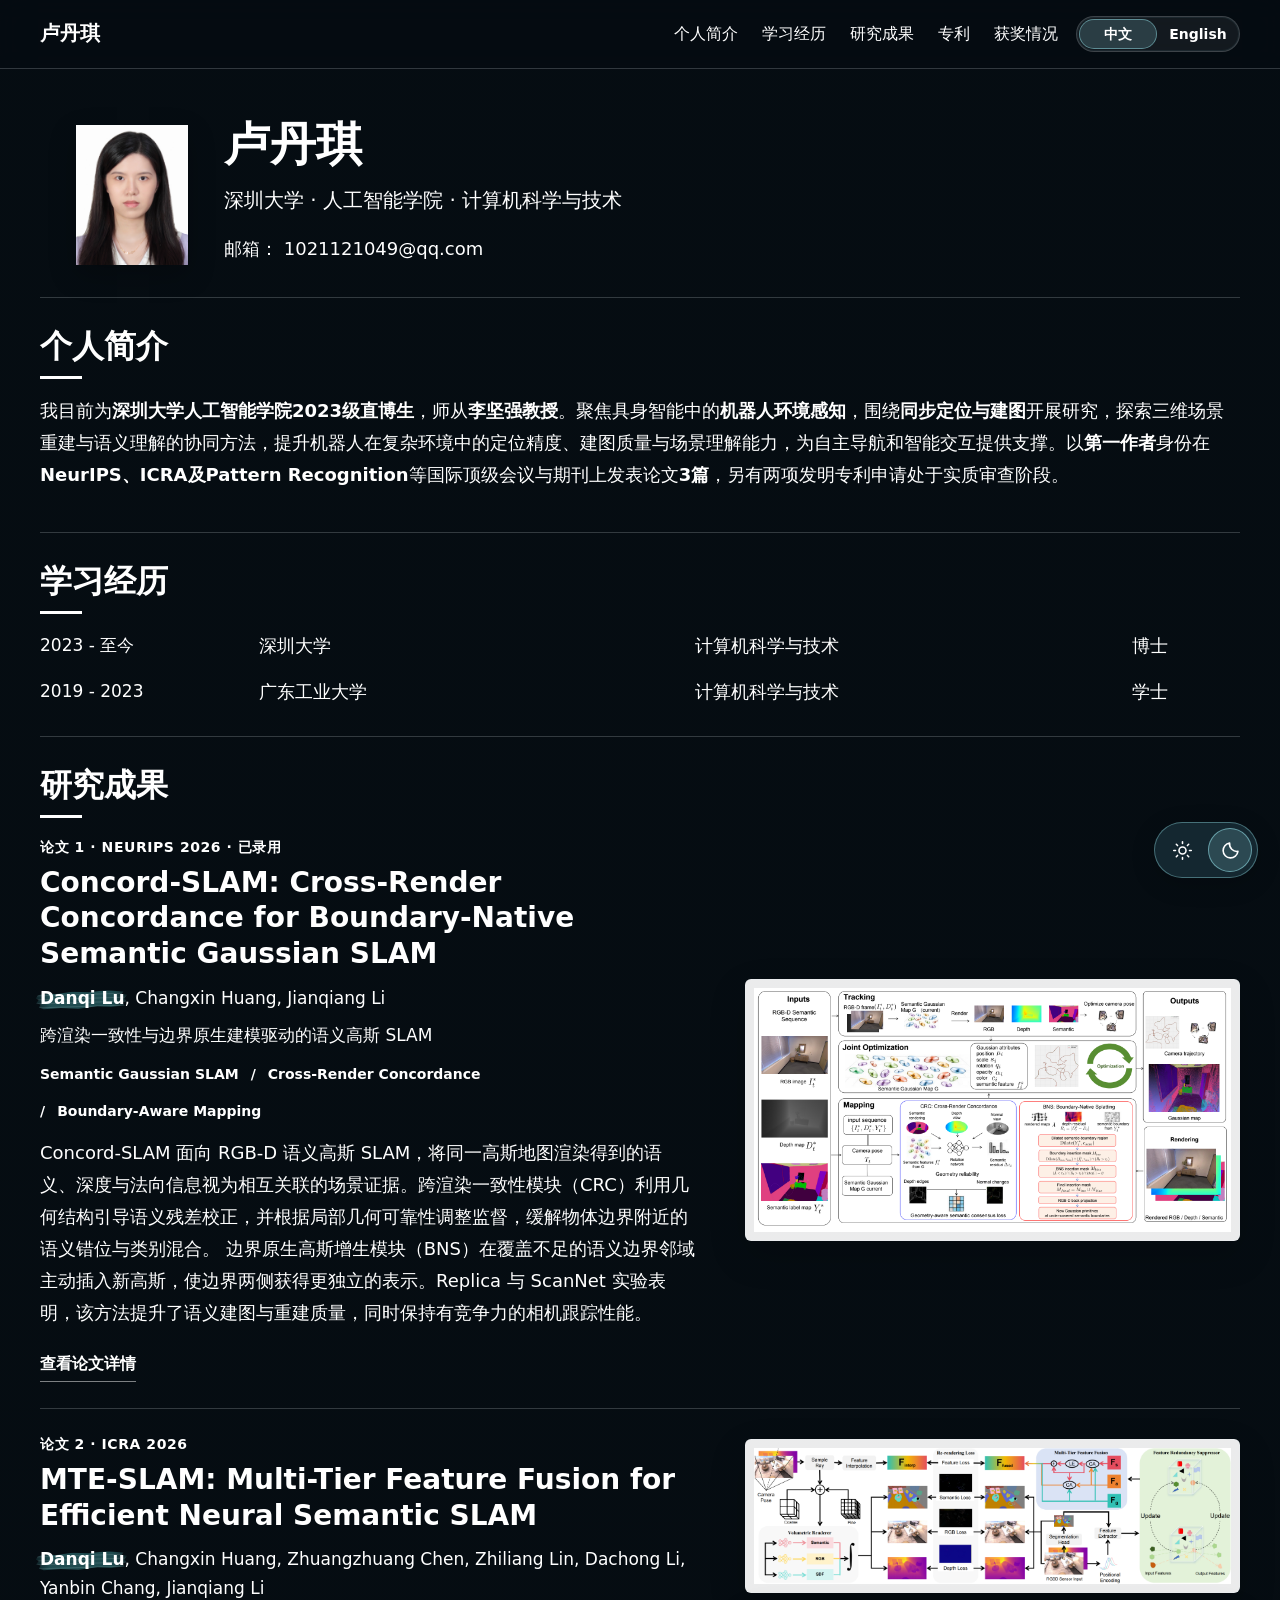
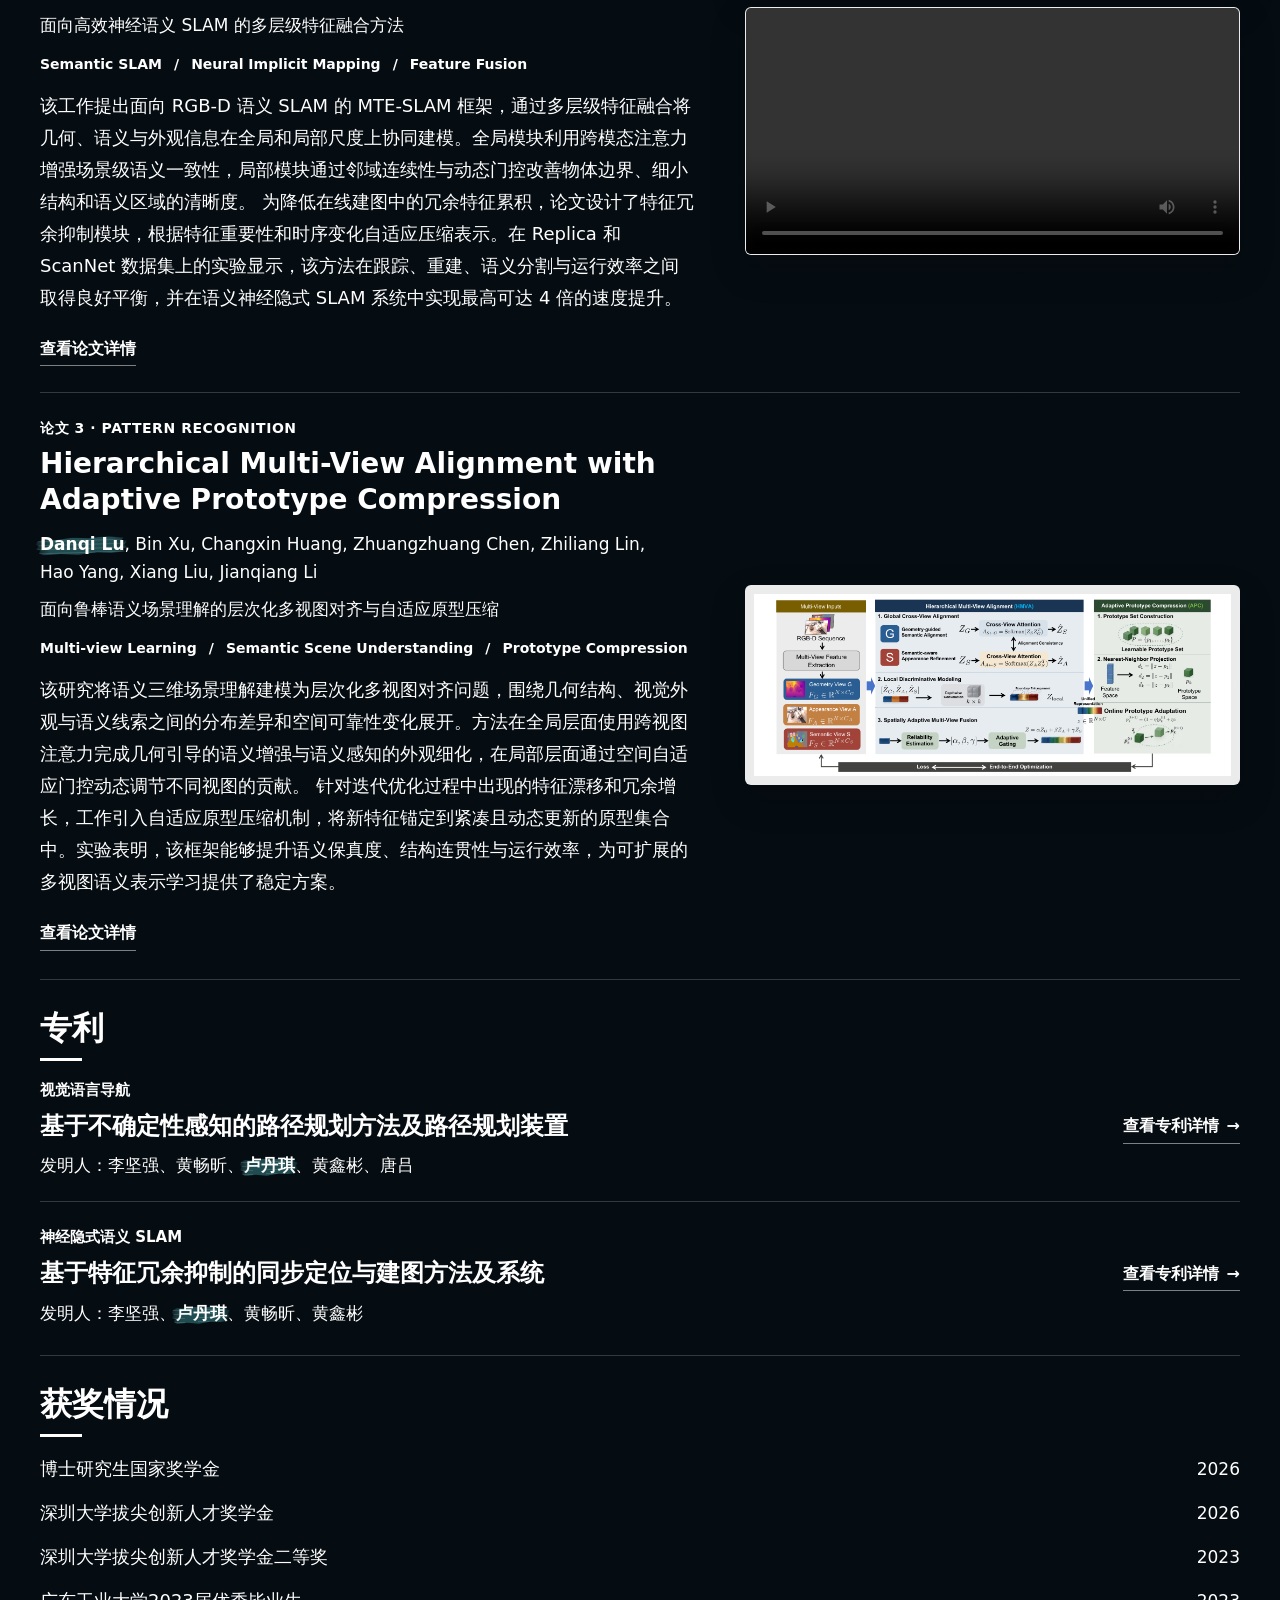
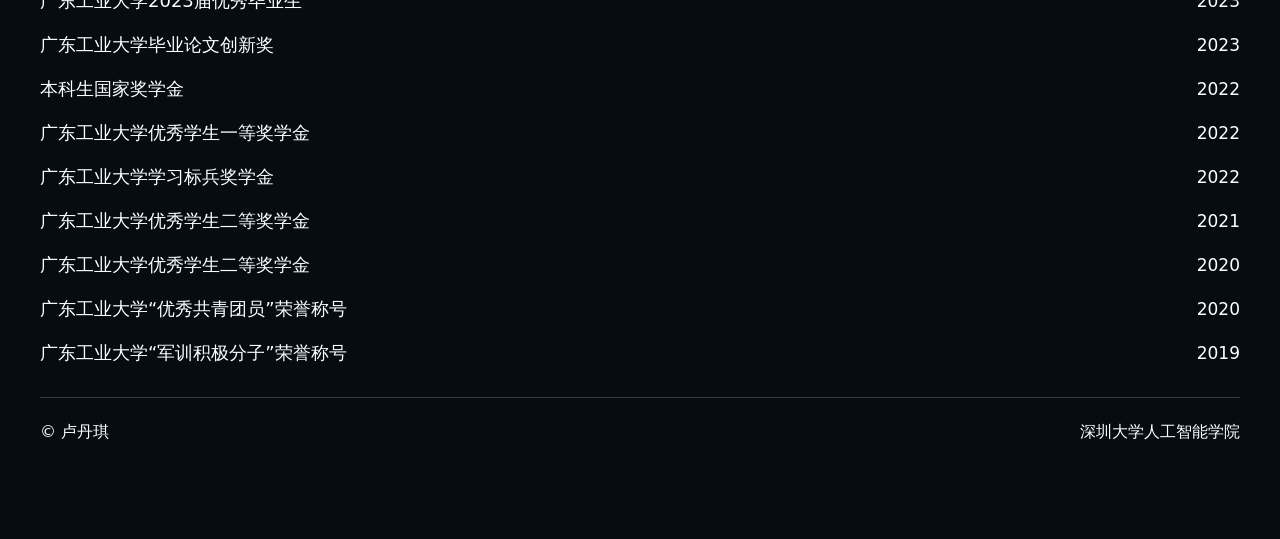
==== index.html @ 6021e9ff "Simplify patent layout into compact aligned rows" ====
<!DOCTYPE html>
<html lang="zh-CN">
  <head>
    <meta charset="UTF-8" />
    <meta name="viewport" content="width=device-width, initial-scale=1.0" />
    <title>卢丹琪 | 个人主页</title>
    <meta
      name="description"
      content="卢丹琪，深圳大学人工智能学院2023级直博生，聚焦具身智能中的机器人环境感知，围绕同步定位与建图开展研究。"
    />
    <script src="scripts/theme.js?v=20261013-theme-selector"></script>
    <link rel="stylesheet" href="styles/main.css?v=20261013-patent-layout" />
  </head>
  <body id="top" data-lang="zh" data-title-zh="卢丹琪 | 个人主页" data-title-en="Danqi Lu | Homepage">
    <header class="site-header">
      <a class="brand" href="#top">
        <span class="lang zh">卢丹琪</span>
        <span class="lang en">Danqi Lu</span>
      </a>
      <div class="header-actions">
        <nav class="nav" aria-label="主导航">
          <a href="#intro">
            <span class="lang zh">个人简介</span>
            <span class="lang en">Introduction</span>
          </a>
          <a href="#education">
            <span class="lang zh">学习经历</span>
            <span class="lang en">Education</span>
          </a>
          <a href="#works">
            <span class="lang zh">研究成果</span>
            <span class="lang en">Publications</span>
          </a>
          <a href="#patents">
            <span class="lang zh">专利</span>
            <span class="lang en">Patents</span>
          </a>
          <a href="#awards">
            <span class="lang zh">获奖情况</span>
            <span class="lang en">Honors</span>
          </a>
        </nav>
        <div class="language-switch" aria-label="语言切换">
          <button type="button" data-set-lang="zh" aria-pressed="true">中文</button>
          <button type="button" data-set-lang="en" aria-pressed="false">English</button>
        </div>
      </div>
    </header>

    <main>
      <section class="hero" aria-labelledby="name">
        <div class="photo-wrap">
          <img src="assets/profile.jpg" alt="卢丹琪个人照片" />
        </div>
        <div class="hero-info">
          <h1 id="name">
            <span class="lang zh">卢丹琪</span>
            <span class="lang en">Danqi Lu</span>
          </h1>
          <p class="identity">
            <span class="lang zh">深圳大学 · 人工智能学院 · 计算机科学与技术</span>
            <span class="lang en">Shenzhen University · School of Artificial Intelligence · Computer Science and Technology</span>
          </p>
          <p class="contact-line">
            <span>
              <span class="lang zh">邮箱：</span>
              <span class="lang en">Email: </span>
              <a href="mailto:1021121049@qq.com">1021121049@qq.com</a>
            </span>
          </p>
        </div>
      </section>

      <section class="section" id="intro" aria-labelledby="intro-title">
        <h2 id="intro-title">
          <span class="lang zh">个人简介</span>
          <span class="lang en">Introduction</span>
        </h2>
        <p>
          <span class="lang zh">我目前为<strong class="intro-emphasis">深圳大学人工智能学院2023级直博生</strong>，师从<strong class="intro-emphasis">李坚强教授</strong>。聚焦具身智能中的<strong class="intro-emphasis">机器人环境感知</strong>，围绕<strong class="intro-emphasis">同步定位与建图</strong>开展研究，探索三维场景重建与语义理解的协同方法，提升机器人在复杂环境中的定位精度、建图质量与场景理解能力，为自主导航和智能交互提供支撑。以<strong class="intro-emphasis">第一作者</strong>身份在<strong class="intro-emphasis">NeurIPS、ICRA及Pattern Recognition</strong>等国际顶级会议与期刊上发表论文<strong class="intro-emphasis">3篇</strong>，另有两项发明专利申请处于实质审查阶段。</span>
          <span class="lang en">I am a <strong class="intro-emphasis">direct-entry Ph.D. student (2023 cohort)</strong> at the <strong class="intro-emphasis">School of Artificial Intelligence, Shenzhen University</strong>, advised by <strong class="intro-emphasis">Professor Jianqiang Li</strong>. My research focuses on <strong class="intro-emphasis">robotic environmental perception</strong> in embodied intelligence, with an emphasis on <strong class="intro-emphasis">simultaneous localization and mapping</strong>. I explore methods that jointly advance 3D scene reconstruction and semantic understanding to improve localization accuracy, mapping quality, and scene understanding in complex environments, supporting autonomous navigation and intelligent interaction. I have published <strong class="intro-emphasis">three first-author papers</strong> in leading international conferences and journals, including <strong class="intro-emphasis">NeurIPS, ICRA, and Pattern Recognition</strong>. Two invention patent applications are currently under substantive examination.</span>
        </p>
      </section>

      <section class="section" id="education" aria-labelledby="education-title">
        <h2 id="education-title">
          <span class="lang zh">学习经历</span>
          <span class="lang en">Education</span>
        </h2>
        <div class="timeline" role="list">
          <div class="timeline-row" role="listitem">
            <time>
              <span class="lang zh">2023 - 至今</span>
              <span class="lang en">2023 - Present</span>
            </time>
            <span>
              <span class="lang zh">深圳大学</span>
              <span class="lang en">Shenzhen University</span>
            </span>
            <span>
              <span class="lang zh">计算机科学与技术</span>
              <span class="lang en">Computer Science and Technology</span>
            </span>
            <span>
              <span class="lang zh">博士</span>
              <span class="lang en">Ph.D.</span>
            </span>
          </div>
          <div class="timeline-row" role="listitem">
            <time>2019 - 2023</time>
            <span>
              <span class="lang zh">广东工业大学</span>
              <span class="lang en">Guangdong University of Technology</span>
            </span>
            <span>
              <span class="lang zh">计算机科学与技术</span>
              <span class="lang en">Computer Science and Technology</span>
            </span>
            <span>
              <span class="lang zh">学士</span>
              <span class="lang en">B.Eng.</span>
            </span>
          </div>
        </div>
      </section>

      <section class="section" id="works" aria-labelledby="works-title">
        <h2 id="works-title">
          <span class="lang zh">研究成果</span>
          <span class="lang en">Publications</span>
        </h2>

        <article class="work">
          <div class="work-text">
            <p class="work-index">
              <span class="publication-label">
                <span class="lang zh">论文 1 · NeurIPS 2026 · 已录用</span>
                <span class="lang en">Publication 1 · NeurIPS 2026 · Accepted</span>
              </span>
            </p>
            <h3>Concord-SLAM: Cross-Render Concordance for Boundary-Native Semantic Gaussian SLAM</h3>
            <p class="paper-authors"><strong class="author-self">Danqi Lu</strong>, <span>Changxin Huang</span>, <span>Jianqiang Li</span></p>
            <p class="work-subtitle">
              <span class="lang zh">跨渲染一致性与边界原生建模驱动的语义高斯 SLAM</span>
            </p>
            <div class="paper-tags" aria-label="论文关键词">
              <span>Semantic Gaussian SLAM</span>
              <span>Cross-Render Concordance</span>
              <span>Boundary-Aware Mapping</span>
            </div>
            <p>
              <span class="lang zh">Concord-SLAM 面向 RGB-D 语义高斯 SLAM，将同一高斯地图渲染得到的语义、深度与法向信息视为相互关联的场景证据。跨渲染一致性模块（CRC）利用几何结构引导语义残差校正，并根据局部几何可靠性调整监督，缓解物体边界附近的语义错位与类别混合。</span>
              <span class="lang en">Concord-SLAM treats semantic, depth, and normal renderings from a shared Gaussian map as coupled scene evidence. Cross-Render Concordance (CRC) uses geometry-guided semantic residual correction and reliability-aware supervision to reduce boundary misalignment and semantic mixing.</span>
              <span class="lang zh">边界原生高斯增生模块（BNS）在覆盖不足的语义边界邻域主动插入新高斯，使边界两侧获得更独立的表示。Replica 与 ScanNet 实验表明，该方法提升了语义建图与重建质量，同时保持有竞争力的相机跟踪性能。</span>
              <span class="lang en">Boundary-Native Splatting (BNS) inserts new Gaussians near under-covered semantic boundaries, helping separate the two sides during map growth. Experiments on Replica and ScanNet demonstrate improved semantic mapping and reconstruction with competitive camera tracking.</span>
            </p>
            <a class="paper-link" href="concord-slam.html">
              <span class="lang zh">查看论文详情</span>
              <span class="lang en">View Details</span>
            </a>
          </div>
          <div class="work-figure work-figure-single">
            <img src="assets/concord-slam-flow.png" alt="Concord-SLAM 方法流程图：跨渲染一致性与边界原生高斯增生" />
          </div>
        </article>

        <article class="work">
          <div class="work-text">
            <p class="work-index">
              <span class="publication-label">
                <span class="lang zh">论文 2 · ICRA 2026</span>
                <span class="lang en">Publication 2 · ICRA 2026</span>
              </span>
            </p>
            <h3>MTE-SLAM: Multi-Tier Feature Fusion for Efficient Neural Semantic SLAM</h3>
            <p class="paper-authors"><strong class="author-self">Danqi Lu</strong>, <span>Changxin Huang</span>, <span>Zhuangzhuang Chen</span>, <span>Zhiliang Lin</span>, <span>Dachong Li</span>, <span>Yanbin Chang</span>, <span>Jianqiang Li</span></p>
            <p class="work-subtitle">
              <span class="lang zh">面向高效神经语义 SLAM 的多层级特征融合方法</span>
            </p>
            <div class="paper-tags" aria-label="论文关键词">
              <span>Semantic SLAM</span>
              <span>Neural Implicit Mapping</span>
              <span>Feature Fusion</span>
            </div>
            <p>
              <span class="lang zh">该工作提出面向 RGB-D 语义 SLAM 的 MTE-SLAM 框架，通过多层级特征融合将几何、语义与外观信息在全局和局部尺度上协同建模。全局模块利用跨模态注意力增强场景级语义一致性，局部模块通过邻域连续性与动态门控改善物体边界、细小结构和语义区域的清晰度。</span>
              <span class="lang en">MTE-SLAM is an RGB-D semantic SLAM framework that jointly models geometry, semantics, and appearance through multi-tier feature fusion, improving boundary clarity and fine structural details in semantic maps.</span>
              <span class="lang zh">为降低在线建图中的冗余特征累积，论文设计了特征冗余抑制模块，根据特征重要性和时序变化自适应压缩表示。在 Replica 和 ScanNet 数据集上的实验显示，该方法在跟踪、重建、语义分割与运行效率之间取得良好平衡，并在语义神经隐式 SLAM 系统中实现最高可达 4 倍的速度提升。</span>
              <span class="lang en">A feature redundancy suppressor further compresses representations during online mapping. Experiments on Replica and ScanNet show strong tracking, reconstruction, semantic accuracy, and up to a 4x speed improvement.</span>
            </p>
            <a class="paper-link" href="paper-1.html">
              <span class="lang zh">查看论文详情</span>
              <span class="lang en">View Details</span>
            </a>
          </div>
          <div class="work-figure">
            <img src="assets/mte-slam-flow.png" alt="MTE-SLAM 方法流程图" />
            <video controls preload="metadata">
              <source src="assets/mte-slam-demo.mp4" type="video/mp4" />
              当前浏览器不支持视频播放。
            </video>
          </div>
        </article>

        <article class="work">
          <div class="work-text">
            <p class="work-index">
              <span class="publication-label">
                <span class="lang zh">论文 3 · Pattern Recognition</span>
                <span class="lang en">Publication 3 · Pattern Recognition</span>
              </span>
            </p>
            <h3>Hierarchical Multi-View Alignment with Adaptive Prototype Compression</h3>
            <p class="paper-authors"><strong class="author-self">Danqi Lu</strong>, <span>Bin Xu</span>, <span>Changxin Huang</span>, <span>Zhuangzhuang Chen</span>, <span>Zhiliang Lin</span>, <span>Hao Yang</span>, <span>Xiang Liu</span>, <span>Jianqiang Li</span></p>
            <p class="work-subtitle">
              <span class="lang zh">面向鲁棒语义场景理解的层次化多视图对齐与自适应原型压缩</span>
            </p>
            <div class="paper-tags" aria-label="论文关键词">
              <span>Multi-view Learning</span>
              <span>Semantic Scene Understanding</span>
              <span>Prototype Compression</span>
            </div>
            <p>
              <span class="lang zh">该研究将语义三维场景理解建模为层次化多视图对齐问题，围绕几何结构、视觉外观与语义线索之间的分布差异和空间可靠性变化展开。方法在全局层面使用跨视图注意力完成几何引导的语义增强与语义感知的外观细化，在局部层面通过空间自适应门控动态调节不同视图的贡献。</span>
              <span class="lang en">This work treats semantic 3D scene understanding as a hierarchical multi-view alignment problem across geometry, appearance, and semantic cues.</span>
              <span class="lang zh">针对迭代优化过程中出现的特征漂移和冗余增长，工作引入自适应原型压缩机制，将新特征锚定到紧凑且动态更新的原型集合中。实验表明，该框架能够提升语义保真度、结构连贯性与运行效率，为可扩展的多视图语义表示学习提供了稳定方案。</span>
              <span class="lang en">It combines global cross-view attention, local adaptive gating, and prototype compression to reduce feature drift and redundancy while improving semantic fidelity, structural coherence, and efficiency.</span>
            </p>
            <a class="paper-link" href="paper-2.html">
              <span class="lang zh">查看论文详情</span>
              <span class="lang en">View Details</span>
            </a>
          </div>
          <div class="work-figure work-figure-single">
            <img
              src="assets/multiview-flow.png"
              alt="层次化多视图对齐与自适应原型压缩流程图"
            />
          </div>
        </article>
      </section>

      <section class="section" id="patents" aria-labelledby="patents-title">
        <h2 id="patents-title">
          <span class="lang zh">专利</span>
          <span class="lang en">Patents</span>
        </h2>
        <div class="patent-list">
          <article class="patent-item">
            <div class="patent-body">
              <p class="patent-field">
                <span class="lang zh">视觉语言导航</span>
                <span class="lang en">Vision-and-Language Navigation</span>
              </p>
              <h3>
                <span class="lang zh">基于不确定性感知的路径规划方法及路径规划装置</span>
                <span class="lang en">Uncertainty-Aware Path Planning Method and Apparatus</span>
              </h3>
              <p class="paper-authors"><span class="lang zh">发明人：</span><span class="lang en">Inventors: </span><wbr /><span><span class="lang zh">李坚强</span><span class="lang en">Jianqiang Li</span></span><span class="lang zh">、</span><span class="lang en">, </span><wbr /><span><span class="lang zh">黄畅昕</span><span class="lang en">Changxin Huang</span></span><span class="lang zh">、</span><span class="lang en">, </span><wbr /><strong class="author-self"><span class="lang zh">卢丹琪</span><span class="lang en">Danqi Lu</span></strong><span class="lang zh">、</span><span class="lang en">, </span><wbr /><span><span class="lang zh">黄鑫彬</span><span class="lang en">Xinbin Huang</span></span><span class="lang zh">、</span><span class="lang en">, </span><wbr /><span><span class="lang zh">唐吕</span><span class="lang en">Lü Tang</span></span></p>
            </div>
            <a class="paper-link patent-link" href="patent-1.html">
              <span class="lang zh">查看专利详情</span>
              <span class="lang en">View Details</span>
              <span aria-hidden="true">→</span>
            </a>
          </article>

          <article class="patent-item">
            <div class="patent-body">
              <p class="patent-field">
                <span class="lang zh">神经隐式语义 SLAM</span>
                <span class="lang en">Neural Semantic SLAM</span>
              </p>
              <h3>
                <span class="lang zh">基于特征冗余抑制的同步定位与建图方法及系统</span>
                <span class="lang en">Simultaneous Localization and Mapping Method and System Based on Feature Redundancy Suppression</span>
              </h3>
              <p class="paper-authors"><span class="lang zh">发明人：</span><span class="lang en">Inventors: </span><wbr /><span><span class="lang zh">李坚强</span><span class="lang en">Jianqiang Li</span></span><span class="lang zh">、</span><span class="lang en">, </span><wbr /><strong class="author-self"><span class="lang zh">卢丹琪</span><span class="lang en">Danqi Lu</span></strong><span class="lang zh">、</span><span class="lang en">, </span><wbr /><span><span class="lang zh">黄畅昕</span><span class="lang en">Changxin Huang</span></span><span class="lang zh">、</span><span class="lang en">, </span><wbr /><span><span class="lang zh">黄鑫彬</span><span class="lang en">Xinbin Huang</span></span></p>
            </div>
            <a class="paper-link patent-link" href="patent-2.html">
              <span class="lang zh">查看专利详情</span>
              <span class="lang en">View Details</span>
              <span aria-hidden="true">→</span>
            </a>
          </article>
        </div>
      </section>

      <section class="section" id="awards" aria-labelledby="awards-title">
        <h2 id="awards-title">
          <span class="lang zh">获奖情况</span>
          <span class="lang en">Honors</span>
        </h2>
        <ul class="award-list">
          <li>
            <span>
              <span class="lang zh">博士研究生国家奖学金</span>
              <span class="lang en">National Scholarship for Doctoral Students</span>
            </span>
            <time>2026</time>
          </li>
          <li>
            <span>
              <span class="lang zh">深圳大学拔尖创新人才奖学金</span>
              <span class="lang en">Shenzhen University Top Innovative Talent Scholarship</span>
            </span>
            <time>2026</time>
          </li>
          <li>
            <span>
              <span class="lang zh">深圳大学拔尖创新人才奖学金二等奖</span>
              <span class="lang en">Second Prize, Shenzhen University Top Innovative Talent Scholarship</span>
            </span>
            <time>2023</time>
          </li>
          <li>
            <span>
              <span class="lang zh">广东工业大学2023届优秀毕业生</span>
              <span class="lang en">Outstanding Graduate of Guangdong University of Technology, Class of 2023</span>
            </span>
            <time>2023</time>
          </li>
          <li>
            <span>
              <span class="lang zh">广东工业大学毕业论文创新奖</span>
              <span class="lang en">Undergraduate Thesis Innovation Award, Guangdong University of Technology</span>
            </span>
            <time>2023</time>
          </li>
          <li>
            <span>
              <span class="lang zh">本科生国家奖学金</span>
              <span class="lang en">National Scholarship for Undergraduate Students</span>
            </span>
            <time>2022</time>
          </li>
          <li>
            <span>
              <span class="lang zh">广东工业大学优秀学生一等奖学金</span>
              <span class="lang en">First Prize Outstanding Student Scholarship, Guangdong University of Technology</span>
            </span>
            <time>2022</time>
          </li>
          <li>
            <span>
              <span class="lang zh">广东工业大学学习标兵奖学金</span>
              <span class="lang en">Academic Model Student Scholarship, Guangdong University of Technology</span>
            </span>
            <time>2022</time>
          </li>
          <li>
            <span>
              <span class="lang zh">广东工业大学优秀学生二等奖学金</span>
              <span class="lang en">Second Prize Outstanding Student Scholarship, Guangdong University of Technology</span>
            </span>
            <time>2021</time>
          </li>
          <li>
            <span>
              <span class="lang zh">广东工业大学优秀学生二等奖学金</span>
              <span class="lang en">Second Prize Outstanding Student Scholarship, Guangdong University of Technology</span>
            </span>
            <time>2020</time>
          </li>
          <li>
            <span>
              <span class="lang zh">广东工业大学“优秀共青团员”荣誉称号</span>
              <span class="lang en">Outstanding Communist Youth League Member, Guangdong University of Technology</span>
            </span>
            <time>2020</time>
          </li>
          <li>
            <span>
              <span class="lang zh">广东工业大学“军训积极分子”荣誉称号</span>
              <span class="lang en">Military Training Activist Honor, Guangdong University of Technology</span>
            </span>
            <time>2019</time>
          </li>
        </ul>
      </section>
    </main>

    <footer class="site-footer">
      <span>
        ©
        <span class="lang zh">卢丹琪</span>
        <span class="lang en">Danqi Lu</span>
      </span>
      <span>
        <span class="lang zh">深圳大学人工智能学院</span>
        <span class="lang en">School of Artificial Intelligence, Shenzhen University</span>
      </span>
    </footer>

    <div class="theme-switch" role="group" aria-labelledby="theme-switch-label">
      <span class="visually-hidden" id="theme-switch-label">
        <span class="lang zh">显示模式</span>
        <span class="lang en">Appearance</span>
      </span>
      <button class="theme-option" type="button" data-set-theme="light" aria-pressed="false">
        <svg class="theme-icon" viewBox="0 0 24 24" aria-hidden="true" focusable="false">
          <circle cx="12" cy="12" r="4" />
          <path d="M12 2v2m0 16v2M2 12h2m16 0h2M4.93 4.93l1.42 1.42m11.3 11.3 1.42 1.42M4.93 19.07l1.42-1.42m11.3-11.3 1.42-1.42" />
        </svg>
        <span class="visually-hidden">
          <span class="lang zh">日间模式</span>
          <span class="lang en">Day mode</span>
        </span>
      </button>
      <button class="theme-option" type="button" data-set-theme="dark" aria-pressed="true">
        <svg class="theme-icon" viewBox="0 0 24 24" aria-hidden="true" focusable="false">
          <path d="M20.5 13A8.5 8.5 0 0 1 11 3.5 8.5 8.5 0 1 0 20.5 13Z" />
        </svg>
        <span class="visually-hidden">
          <span class="lang zh">夜间模式</span>
          <span class="lang en">Night mode</span>
        </span>
      </button>
    </div>

    <script src="scripts/main.js"></script>
  </body>
</html>
---- styles/main.css ----
:root {
  color-scheme: dark;
  --ink: #ffffff;
  --text: #ffffff;
  --muted: #ffffff;
  --line: rgba(230, 238, 242, 0.2);
  --accent: #ffffff;
  --soft: rgba(12, 23, 30, 0.42);
  --canvas: #071017;
  --backdrop: rgba(5, 11, 16, 0.72);
  --header: rgba(5, 12, 18, 0.82);
  --control: rgba(255, 255, 255, 0.06);
  --control-inset: rgba(139, 211, 220, 0.08);
  --selection: rgba(139, 211, 220, 0.2);
  --selection-ring: rgba(139, 211, 220, 0.62);
  --accent-line: rgba(139, 211, 220, 0.42);
  --media-shadow: rgba(0, 0, 0, 0.18);
  --separator: #ffffff;
  --toggle-surface: #142730;
  --author-brush: rgba(74, 181, 183, 0.38);
  --author-brush-edge: rgba(74, 181, 183, 0.12);
  --max: 1200px;
}

:root[data-theme="light"] {
  color-scheme: light;
  --ink: #000000;
  --text: #000000;
  --muted: #000000;
  --line: rgba(51, 77, 94, 0.2);
  --accent: #000000;
  --soft: rgba(229, 239, 244, 0.72);
  --canvas: #f7fafc;
  --backdrop: rgba(249, 251, 253, 0.60);
  --header: rgba(249, 251, 253, 0.94);
  --control: rgba(32, 78, 101, 0.05);
  --control-inset: rgba(21, 100, 117, 0.05);
  --selection: rgba(21, 100, 117, 0.12);
  --selection-ring: rgba(21, 100, 117, 0.4);
  --accent-line: rgba(21, 100, 117, 0.36);
  --media-shadow: rgba(33, 58, 73, 0.1);
  --separator: #000000;
  --toggle-surface: #ffffff;
  --author-brush: rgba(244, 194, 66, 0.64);
  --author-brush-edge: rgba(244, 194, 66, 0.22);
}

* {
  box-sizing: border-box;
}

html {
  scroll-behavior: smooth;
}

body {
  margin: 0;
  background-color: var(--canvas);
  background-image:
    linear-gradient(var(--backdrop), var(--backdrop)),
    url("../assets/background-mountain.jpg");
  background-position: center top;
  background-size: cover;
  background-repeat: no-repeat;
  background-attachment: scroll;
  color: var(--ink);
  font-size: 18px;
  font-family:
    ui-sans-serif, system-ui, -apple-system, BlinkMacSystemFont, "Segoe UI",
    "PingFang SC", "Hiragino Sans GB", "Microsoft YaHei", sans-serif;
  line-height: 1.78;
}

.lang.en {
  display: none;
}

body[data-lang="en"] .lang.zh {
  display: none;
}

body[data-lang="en"] .lang.en {
  display: inline;
}

a {
  color: var(--accent);
  text-decoration: none;
}

a:hover {
  text-decoration: underline;
}

img,
video {
  display: block;
  max-width: 100%;
}

.site-header {
  position: sticky;
  top: 0;
  z-index: 10;
  display: flex;
  align-items: center;
  justify-content: space-between;
  gap: 24px;
  min-height: 64px;
  padding: 0 max(32px, calc((100vw - var(--max)) / 2));
  border-bottom: 1px solid var(--line);
  background: var(--header);
  backdrop-filter: blur(14px);
}

.brand {
  color: var(--ink);
  font-size: 20px;
  font-weight: 700;
}

.nav {
  display: flex;
  gap: 24px;
  color: var(--text);
  font-size: 16px;
  white-space: nowrap;
}

.header-actions {
  display: flex;
  align-items: center;
  gap: 18px;
}

.nav a {
  color: var(--text);
  padding: 20px 0 18px;
  border-bottom: 2px solid transparent;
}

.language-switch {
  display: inline-flex;
  align-items: center;
  gap: 4px;
  border: 1px solid var(--line);
  border-radius: 999px;
  padding: 3px;
  background: var(--control);
  box-shadow: inset 0 0 0 1px var(--control-inset);
}

.language-switch button {
  width: 76px;
  min-height: 28px;
  border: 0;
  border-radius: 999px;
  padding: 4px 0;
  background: transparent;
  color: var(--muted);
  cursor: pointer;
  font-family:
    ui-sans-serif, system-ui, -apple-system, BlinkMacSystemFont, "Segoe UI",
    "PingFang SC", "Hiragino Sans GB", "Microsoft YaHei", sans-serif;
  font-size: 14px;
  font-weight: 650;
  line-height: 1;
  text-align: center;
  transition:
    background 160ms ease,
    color 160ms ease,
    box-shadow 160ms ease;
}

.language-switch button[aria-pressed="true"] {
  background: var(--selection);
  box-shadow: 0 0 0 1px var(--selection-ring);
  color: var(--ink);
}

.nav a:hover,
.nav a.is-active {
  color: var(--accent);
  text-decoration: none;
  border-bottom-color: var(--accent);
}

main,
.site-footer {
  width: min(var(--max), calc(100% - 64px));
  margin: 0 auto;
}

.hero {
  position: relative;
  display: grid;
  grid-template-columns: 112px minmax(0, 1fr);
  gap: 36px;
  align-items: center;
  margin: 24px 0 0;
  padding: 26px 36px;
  border-bottom: 1px solid var(--line);
}

.photo-wrap {
  width: 112px;
}

.photo-wrap img {
  width: 100%;
  aspect-ratio: 4 / 5;
  object-fit: cover;
  box-shadow: 0 10px 26px rgba(0, 0, 0, 0.24);
}

.hero-info h1 {
  margin: 0 0 12px;
  font-size: 46px;
  line-height: 1.12;
  font-weight: 750;
  letter-spacing: 0;
}

.hero-info p {
  margin: 6px 0;
  color: var(--text);
  font-size: 18px;
}

.hero-info .identity {
  margin-bottom: 14px;
  color: var(--ink);
  font-size: 20px;
}

.contact-line {
  display: flex;
  flex-wrap: wrap;
  column-gap: 24px;
  row-gap: 4px;
}

.section {
  scroll-margin-top: 86px;
  padding: 28px 0;
  border-top: 1px solid var(--line);
}

.hero + .section {
  border-top: 0;
}

h2 {
  margin: 0 0 16px;
  color: var(--ink);
  font-size: 32px;
  line-height: 1.25;
  font-weight: 720;
}

h2::after {
  content: "";
  display: block;
  width: 42px;
  height: 3px;
  margin-top: 10px;
  background: var(--accent);
}

h3 {
  margin: 24px 0 12px;
  color: var(--ink);
  font-size: 24px;
  line-height: 1.35;
  font-weight: 700;
}

p {
  margin: 0 0 13px;
  color: var(--text);
  font-size: 18px;
}

.intro-emphasis {
  color: var(--ink);
  font-weight: 760;
}

.plain-list {
  display: grid;
  gap: 8px;
  margin: 0;
  padding-left: 1.25rem;
  color: var(--text);
  font-size: 18px;
}

.award-list {
  display: grid;
  gap: 12px;
  margin: 0;
  padding: 0;
  list-style: none;
}

.award-list li {
  display: flex;
  align-items: baseline;
  justify-content: space-between;
  gap: 24px;
  color: var(--text);
  font-size: 18px;
}

.award-list time {
  flex-shrink: 0;
  color: var(--muted);
  font-size: 17px;
}

.timeline {
  display: grid;
  grid-template-columns: minmax(126px, 0.9fr) minmax(220px, 1.9fr) minmax(240px, 1.9fr) minmax(70px, 0.5fr);
  column-gap: 24px;
  row-gap: 14px;
  margin: 0;
  padding: 0;
}

.timeline-row {
  display: contents;
}

.timeline time {
  color: var(--muted);
  font-size: 17px;
  white-space: nowrap;
}

.timeline span {
  color: var(--text);
  white-space: nowrap;
}

.work {
  display: grid;
  grid-template-columns: minmax(0, 1.14fr) minmax(260px, 0.86fr);
  gap: 48px;
  align-items: start;
  padding: 26px 0;
  border-top: 1px solid var(--line);
}

.work:first-of-type {
  border-top: 0;
  padding-top: 4px;
}

.work:last-child {
  padding-bottom: 0;
}

.work-figure {
  display: grid;
  gap: 14px;
  padding-top: 4px;
}

.work-figure-single {
  align-self: center;
  padding-top: 0;
}

.work-figure img,
.work-figure video {
  width: 100%;
  border: 1px solid var(--line);
  border-radius: 6px;
  background: rgba(255, 255, 255, 0.92);
  box-shadow: 0 14px 36px var(--media-shadow);
}

.work-figure img {
  padding: 8px;
  object-fit: contain;
}

.work-index {
  display: flex;
  flex-wrap: wrap;
  align-items: center;
  gap: 10px;
  margin-bottom: 8px;
  color: var(--muted);
  font-size: 14px;
  font-weight: 720;
  line-height: 1.35;
  text-transform: uppercase;
}

.publication-label {
  color: var(--accent);
  letter-spacing: 0.04em;
}

.paper-tags {
  display: flex;
  flex-wrap: wrap;
  gap: 12px;
  margin: 0 0 13px;
}

.paper-tags span {
  position: relative;
  color: var(--muted);
  font-size: 14px;
  font-weight: 700;
}

.paper-tags span + span::before {
  content: "/";
  margin-right: 12px;
  color: var(--separator);
  font-weight: 600;
}

.work-text h3 {
  margin-top: 0;
  color: var(--ink);
  font-size: 28px;
  line-height: 1.28;
  font-weight: 760;
}

.paper-authors {
  margin: 0 0 12px;
  color: var(--text);
  font-size: 17px;
  line-height: 1.65;
}

.paper-authors > * {
  white-space: nowrap;
}

.paper-authors .author-self {
  position: relative;
  display: inline-block;
  isolation: isolate;
  color: var(--ink);
  font-weight: 760;
}

.paper-authors .author-self::before {
  content: "";
  position: absolute;
  z-index: -1;
  top: 24%;
  bottom: 13%;
  left: -0.22em;
  right: -0.18em;
  background:
    repeating-linear-gradient(0deg, transparent 0 2px, rgba(255, 255, 255, 0.12) 2px 2.6px, transparent 2.6px 4px),
    linear-gradient(90deg, var(--author-brush-edge), var(--author-brush) 15% 84%, var(--author-brush-edge));
  clip-path: polygon(2% 17%, 8% 9%, 23% 12%, 40% 3%, 58% 9%, 77% 0, 96% 10%, 94% 24%, 100% 29%, 97% 48%, 99% 66%, 94% 72%, 97% 89%, 82% 94%, 67% 89%, 46% 100%, 27% 92%, 8% 97%, 3% 85%, 5% 69%, 0 63%, 3% 43%, 0 34%);
  transform: rotate(-1.8deg);
  pointer-events: none;
}

.work-subtitle {
  margin-top: -4px;
  margin-bottom: 12px;
  color: var(--muted);
  font-size: 17px;
}

body[data-lang="en"] .work-subtitle {
  display: none;
}

.paper-link {
  position: relative;
  display: inline-block;
  margin-top: 8px;
  padding-bottom: 3px;
  color: var(--accent);
  font-weight: 700;
  font-size: 16px;
  transition: color 160ms ease;
}

.paper-link::after {
  content: "";
  position: absolute;
  right: 0;
  bottom: 0;
  left: 0;
  height: 1px;
  background: currentColor;
  opacity: 0.48;
  transform-origin: left;
  transition:
    opacity 160ms ease,
    transform 160ms ease;
}

.paper-link:hover {
  color: var(--ink);
  text-decoration: none;
}

.paper-link:hover::after {
  opacity: 0.9;
  transform: scaleX(1.08);
}

.patent-list {
  display: grid;
  gap: 0;
}

.patent-item {
  display: grid;
  grid-template-columns: minmax(0, 1fr) auto;
  align-items: center;
  gap: 32px;
  padding: 22px 0;
  border-top: 1px solid var(--line);
}

.patent-item:first-child {
  padding-top: 0;
  border-top: 0;
}

.patent-item:last-child {
  padding-bottom: 0;
}

.patent-body {
  min-width: 0;
}

.patent-item h3 {
  margin: 0 0 8px;
  font-size: 24px;
  line-height: 1.45;
}

.patent-field {
  margin-bottom: 5px;
  color: var(--muted);
  font-size: 15px;
  font-weight: 720;
}

.patent-body .paper-authors {
  margin-bottom: 0;
}

.patent-link {
  display: inline-flex;
  align-items: center;
  justify-self: start;
  gap: 8px;
  margin-top: 0;
  white-space: nowrap;
}

.detail-page .nav a {
  padding: 20px 0 18px;
}

.detail-hero {
  padding: 28px 0 22px;
  border-bottom: 1px solid var(--line);
}

.detail-hero .back-link {
  display: inline-block;
  margin-bottom: 18px;
  color: var(--accent);
  font-size: 16px;
  font-weight: 700;
}

.detail-hero h1 {
  margin: 0 0 14px;
  color: var(--ink);
  font-size: 38px;
  line-height: 1.28;
  font-weight: 750;
  letter-spacing: 0;
}

.detail-meta {
  margin: 0;
  color: var(--muted);
  font-size: 17px;
}

.detail-meta-row {
  display: flex;
  flex-wrap: wrap;
  align-items: baseline;
  justify-content: space-between;
  gap: 10px 18px;
}

.detail-meta-row .detail-meta {
  flex: 1 1 auto;
}

.detail-pdf-link {
  position: relative;
  flex: 0 0 auto;
  color: var(--accent);
  font-size: 17px;
  font-weight: 720;
  line-height: 1.4;
}

.detail-pdf-link::after {
  content: "";
  position: absolute;
  right: 0;
  bottom: -2px;
  left: 0;
  height: 1px;
  background: currentColor;
  opacity: 0.42;
}

.detail-pdf-link:hover {
  color: var(--ink);
  text-decoration: none;
}

.detail-pdf-link:hover::after {
  opacity: 0.86;
}

.detail-content {
  padding-top: 24px;
}

.detail-block {
  padding: 22px 0;
  border-top: 1px solid var(--line);
}

.detail-block:first-child {
  padding-top: 0;
  border-top: 0;
}

.detail-block h2 {
  font-size: 28px;
}

.detail-list {
  display: grid;
  gap: 12px;
  margin: 0;
  padding: 0;
  list-style: none;
}

.detail-list li {
  position: relative;
  padding-left: 20px;
  color: var(--text);
  font-size: 18px;
}

.detail-list li::before {
  content: "";
  position: absolute;
  top: 0.72em;
  left: 0;
  width: 7px;
  height: 7px;
  border-radius: 999px;
  background: var(--accent);
}

.detail-media {
  display: grid;
  gap: 16px;
  justify-items: center;
  max-width: 960px;
  margin: 0 auto;
}

.detail-media img,
.detail-media video {
  width: 100%;
  border: 1px solid var(--line);
  border-radius: 6px;
  background: rgba(255, 255, 255, 0.92);
  box-shadow: 0 14px 36px var(--media-shadow);
}

.detail-media img {
  padding: 10px;
  object-fit: contain;
}

.site-footer {
  display: flex;
  flex-wrap: wrap;
  justify-content: space-between;
  gap: 10px;
  border-top: 1px solid var(--line);
  padding: 20px 0 92px;
  color: var(--muted);
  font-size: 16px;
}

.theme-switch {
  position: fixed;
  right: max(22px, env(safe-area-inset-right));
  bottom: max(22px, env(safe-area-inset-bottom));
  z-index: 20;
  display: inline-flex;
  align-items: center;
  justify-content: center;
  gap: 4px;
  padding: 5px;
  border: 1px solid var(--accent-line);
  border-radius: 999px;
  background: var(--toggle-surface);
  color: var(--ink);
  box-shadow: 0 6px 24px var(--media-shadow);
}

.theme-option {
  display: inline-flex;
  align-items: center;
  justify-content: center;
  width: 44px;
  height: 44px;
  padding: 0;
  border: 1px solid transparent;
  border-radius: 50%;
  background: transparent;
  color: var(--muted);
  cursor: pointer;
  transition: background-color 160ms ease, color 160ms ease, border-color 160ms ease;
}

.theme-option:hover {
  background: var(--control);
  color: var(--ink);
}

:root[data-theme="dark"] .theme-option[data-set-theme="dark"],
:root[data-theme="light"] .theme-option[data-set-theme="light"] {
  border-color: var(--selection-ring);
  background: var(--selection);
  color: var(--accent);
}

:root[data-theme="light"] .theme-option[data-set-theme="light"] {
  border-color: #d5ab56;
  background: #f7e5b6;
  color: var(--ink);
}

.theme-option:focus-visible {
  outline: 3px solid var(--accent);
  outline-offset: 2px;
}

.theme-icon {
  width: 21px;
  height: 21px;
  flex-shrink: 0;
  fill: none;
  stroke: currentColor;
  stroke-width: 1.8;
  stroke-linecap: round;
  stroke-linejoin: round;
}

.visually-hidden {
  position: absolute;
  width: 1px;
  height: 1px;
  padding: 0;
  margin: -1px;
  overflow: hidden;
  clip-path: inset(50%);
  white-space: nowrap;
  border: 0;
}

@media (prefers-reduced-motion: reduce) {
  html {
    scroll-behavior: auto;
  }

  .theme-option {
    transition: none;
  }
}

@media (max-width: 1040px) {
  body[data-lang="en"] .timeline {
    grid-template-columns: 1fr;
    row-gap: 4px;
  }

  .site-header {
    align-items: flex-start;
    flex-direction: column;
    gap: 4px;
    min-height: auto;
    padding: 13px 18px 10px;
  }

  .nav {
    width: 100%;
    gap: 18px;
    overflow-x: auto;
  }

  .header-actions {
    align-items: flex-start;
    flex-direction: column;
    gap: 10px;
    width: 100%;
  }

  .nav a {
    padding: 4px 0 8px;
  }

  .section {
    scroll-margin-top: 170px;
  }
}

@media (max-width: 820px) {
  main,
  .site-footer {
    width: min(var(--max), calc(100% - 32px));
  }

  .hero {
    grid-template-columns: 104px minmax(0, 1fr);
    gap: 18px;
    align-items: start;
    margin: 16px 0 0;
    padding: 20px 24px;
  }

  .photo-wrap {
    width: 104px;
  }

  .hero-info h1 {
    font-size: 36px;
  }

  .hero-info .identity {
    font-size: 18px;
  }

  .hero-info p {
    font-size: 17px;
  }

  .section {
    padding: 24px 0;
  }

  .work {
    grid-template-columns: 1fr;
    gap: 28px;
  }

  .work-figure {
    order: -1;
  }

  .work-text h3 {
    font-size: 25px;
  }

  .patent-item {
    grid-template-columns: 1fr;
    gap: 12px;
  }

  .timeline {
    grid-template-columns: 1fr;
    row-gap: 4px;
  }
}

@media (max-width: 520px) {
  .theme-switch {
    right: max(14px, env(safe-area-inset-right));
    bottom: max(14px, env(safe-area-inset-bottom));
  }

  .hero {
    grid-template-columns: 1fr;
    padding: 20px 22px;
  }

  .photo-wrap {
    width: 112px;
  }

  .hero-info h1 {
    font-size: 36px;
  }

  .work {
    gap: 18px;
  }

}
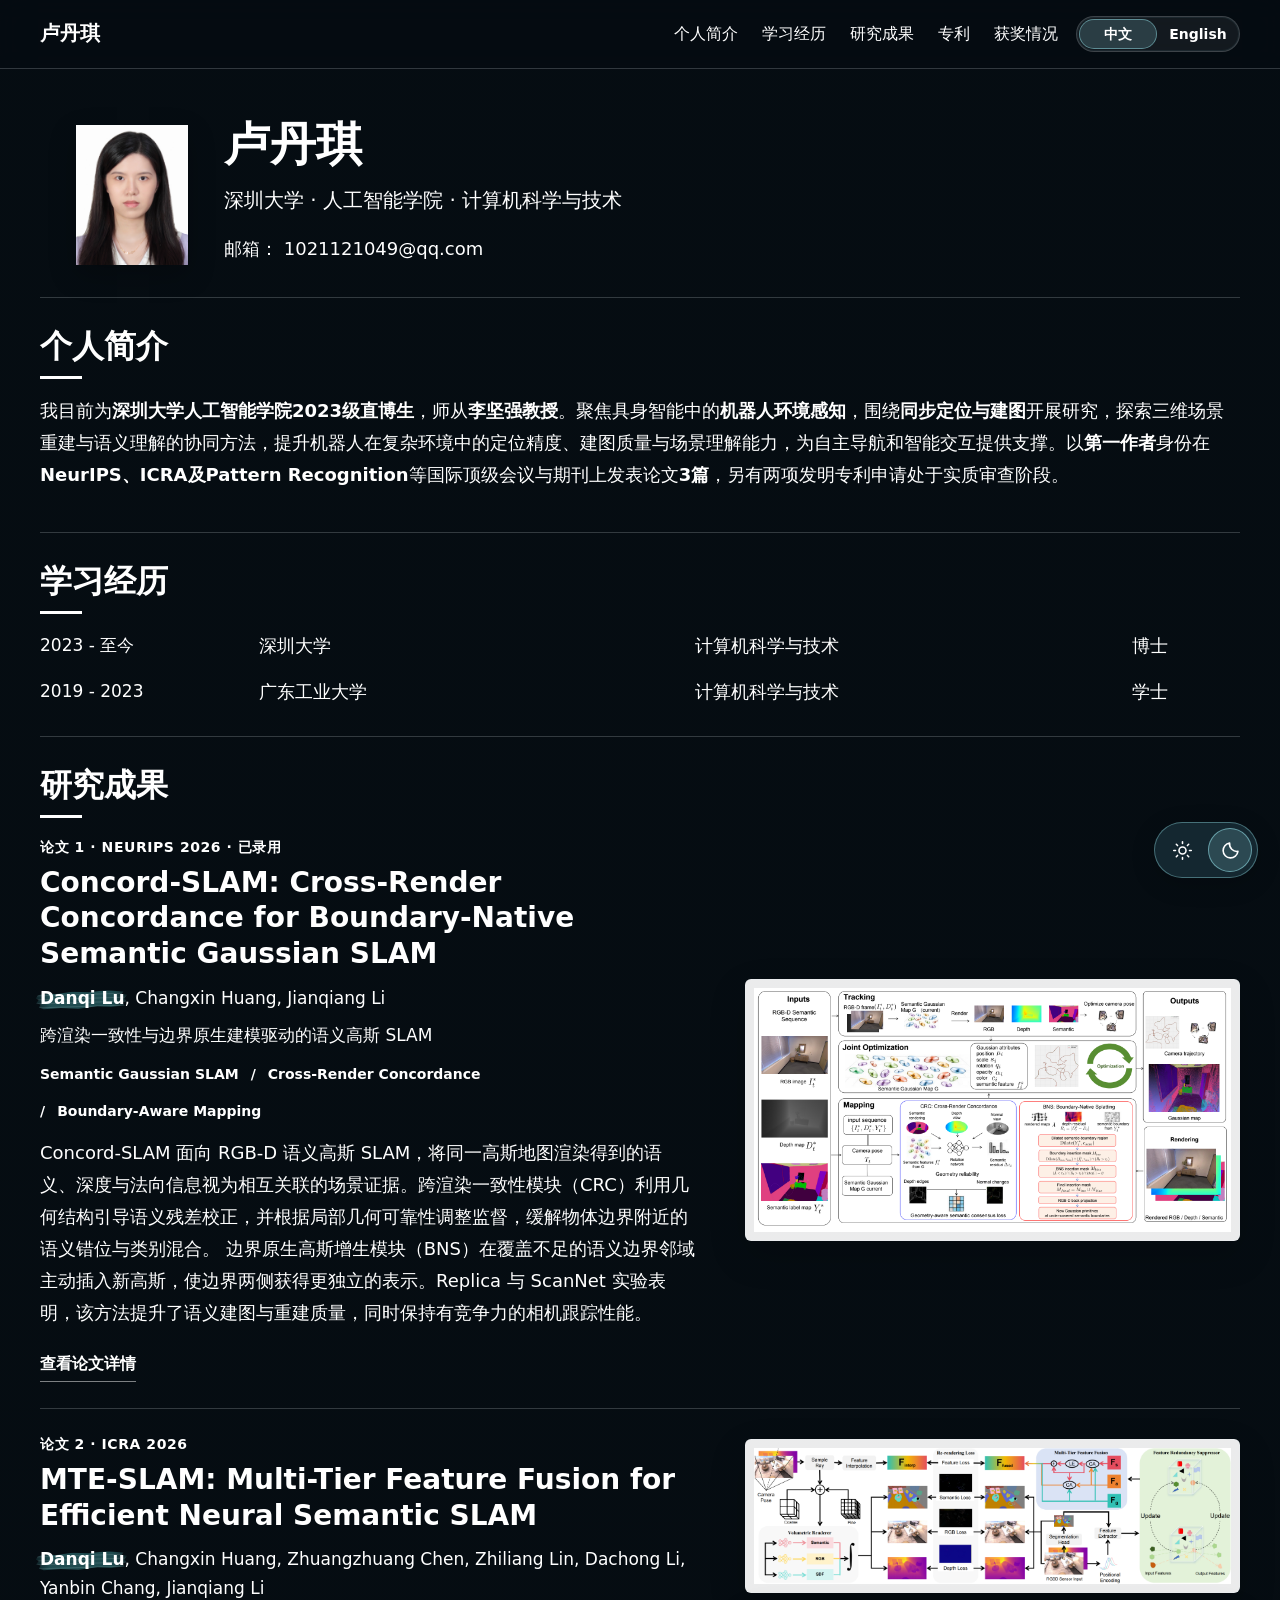
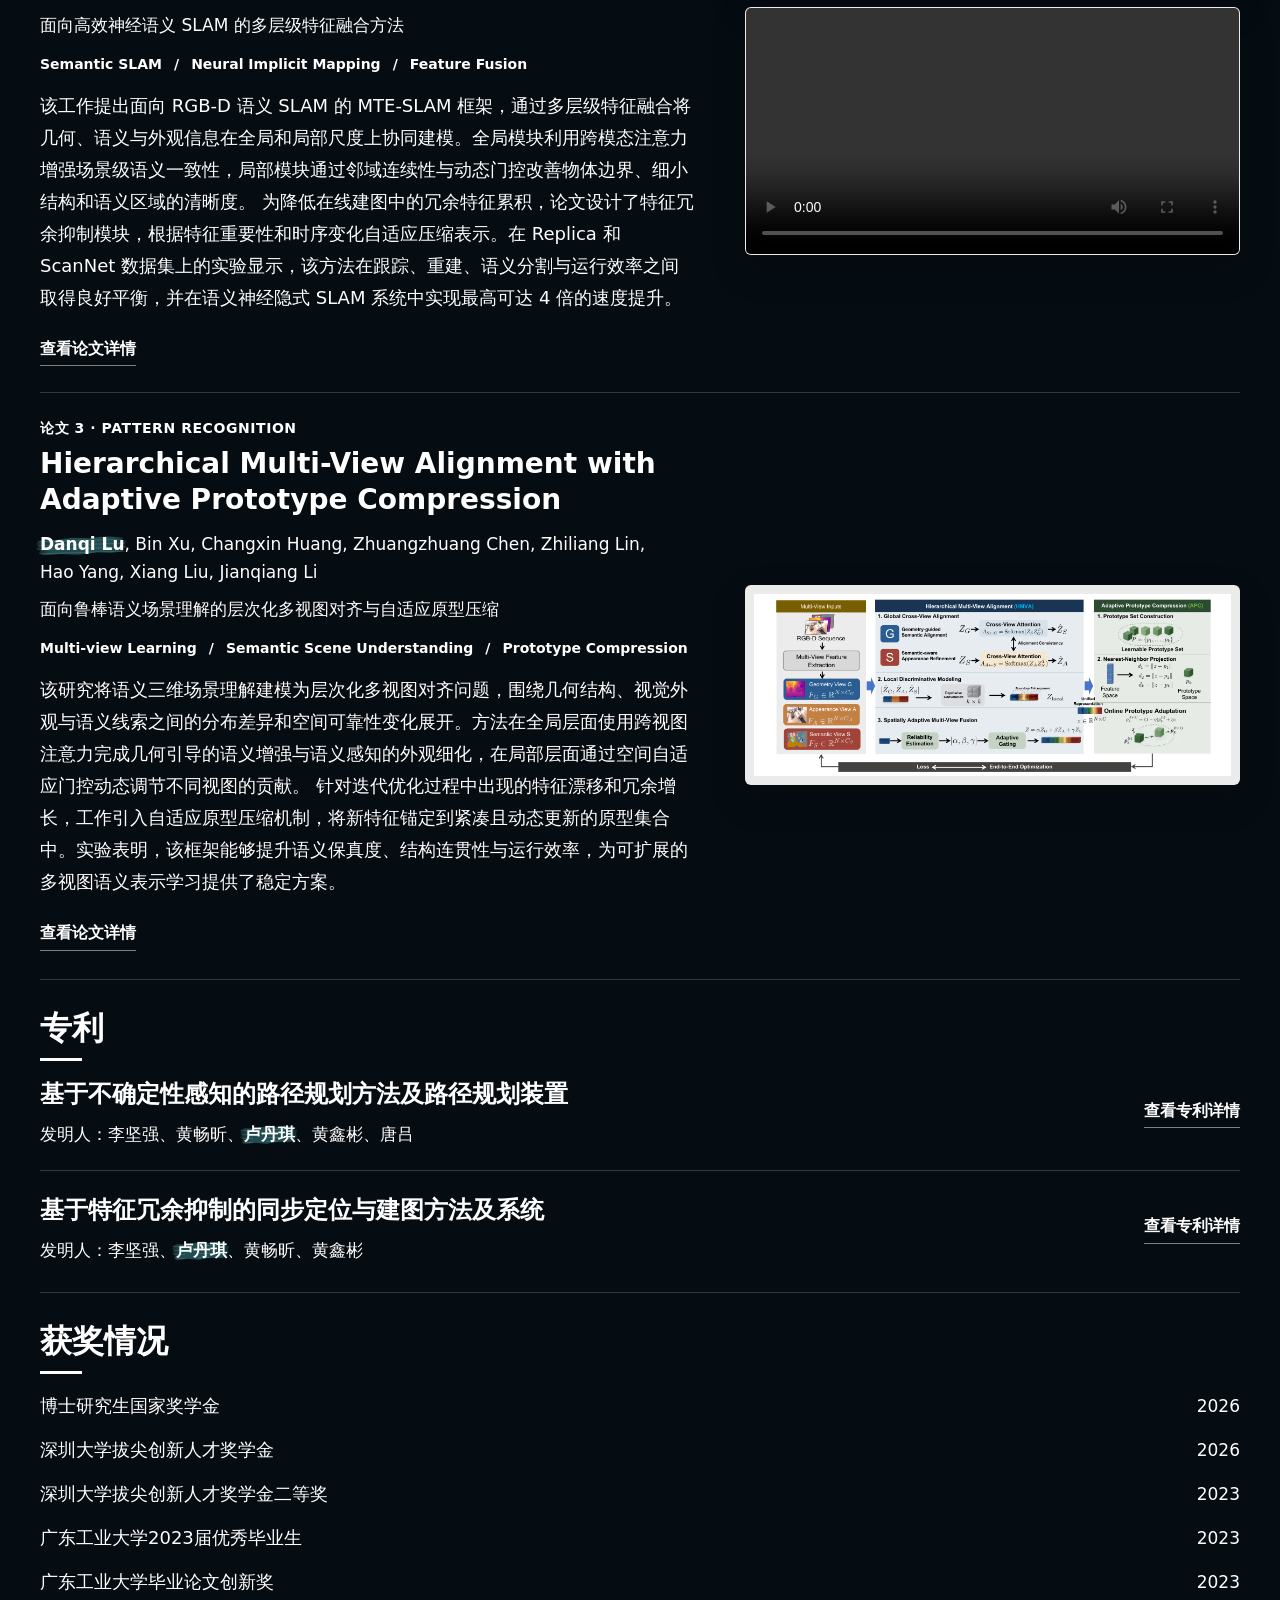
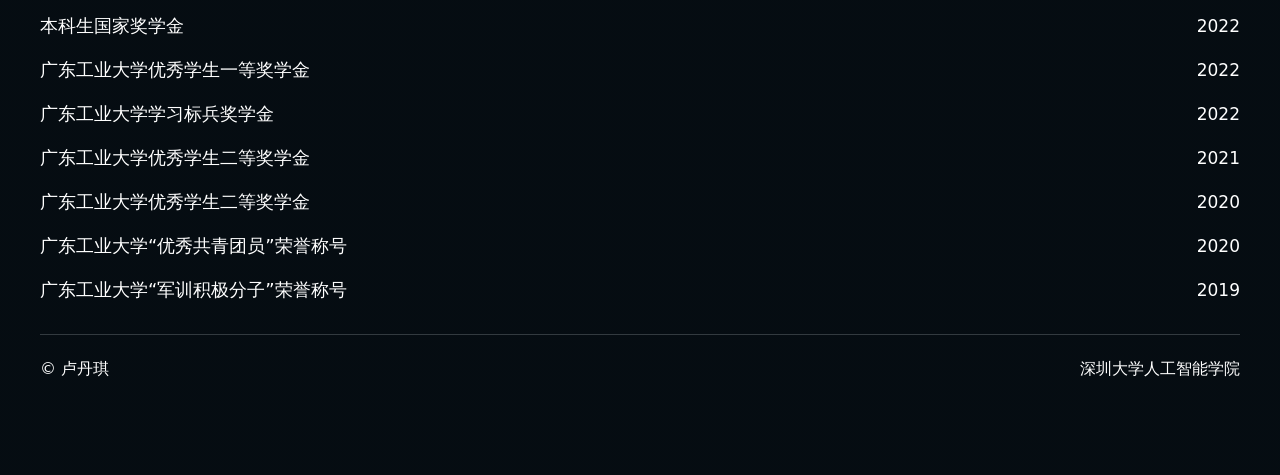
==== commit 60e5abb5: "Remove patent category labels and detail link arrows" ====
--- a/index.html
+++ b/index.html
@@ -248,10 +248,6 @@
         <div class="patent-list">
           <article class="patent-item">
             <div class="patent-body">
-              <p class="patent-field">
-                <span class="lang zh">视觉语言导航</span>
-                <span class="lang en">Vision-and-Language Navigation</span>
-              </p>
               <h3>
                 <span class="lang zh">基于不确定性感知的路径规划方法及路径规划装置</span>
                 <span class="lang en">Uncertainty-Aware Path Planning Method and Apparatus</span>
@@ -261,16 +257,11 @@
             <a class="paper-link patent-link" href="patent-1.html">
               <span class="lang zh">查看专利详情</span>
               <span class="lang en">View Details</span>
-              <span aria-hidden="true">→</span>
             </a>
           </article>
 
           <article class="patent-item">
             <div class="patent-body">
-              <p class="patent-field">
-                <span class="lang zh">神经隐式语义 SLAM</span>
-                <span class="lang en">Neural Semantic SLAM</span>
-              </p>
               <h3>
                 <span class="lang zh">基于特征冗余抑制的同步定位与建图方法及系统</span>
                 <span class="lang en">Simultaneous Localization and Mapping Method and System Based on Feature Redundancy Suppression</span>
@@ -280,7 +271,6 @@
             <a class="paper-link patent-link" href="patent-2.html">
               <span class="lang zh">查看专利详情</span>
               <span class="lang en">View Details</span>
-              <span aria-hidden="true">→</span>
             </a>
           </article>
         </div>
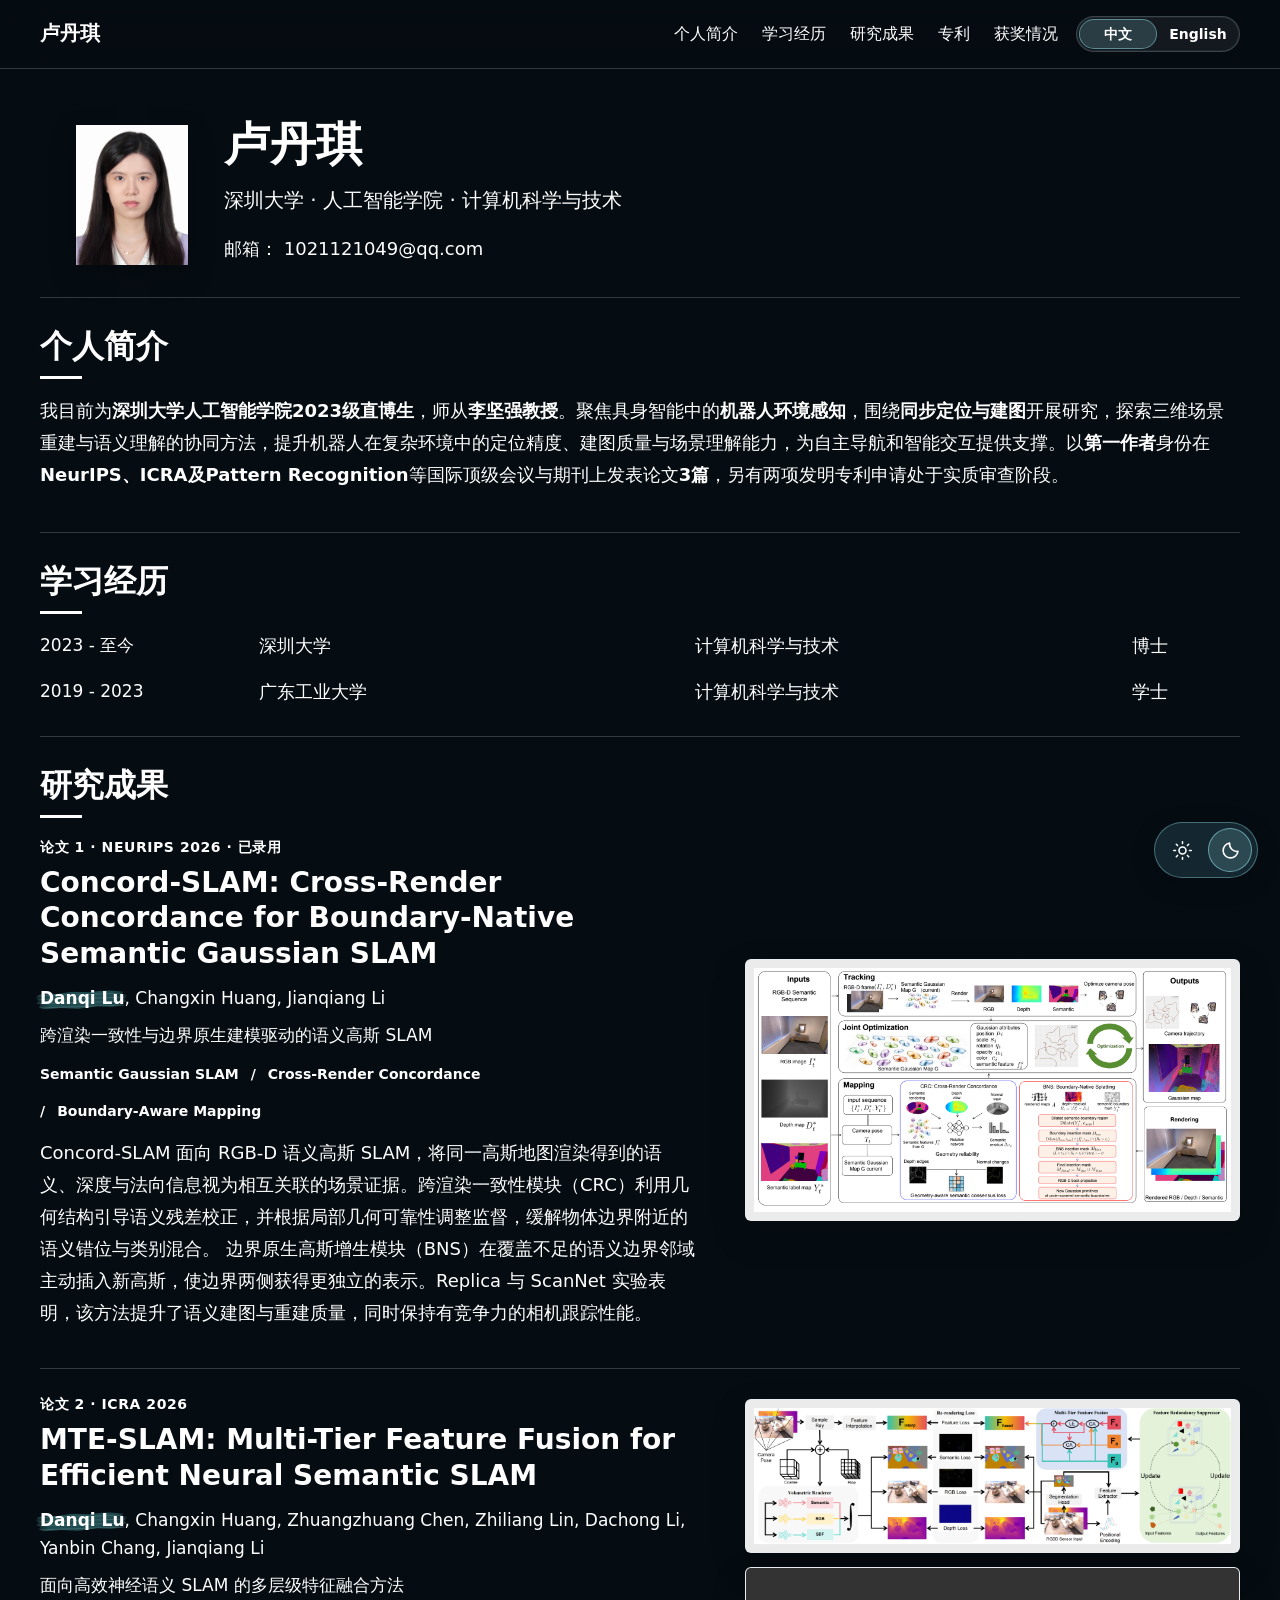
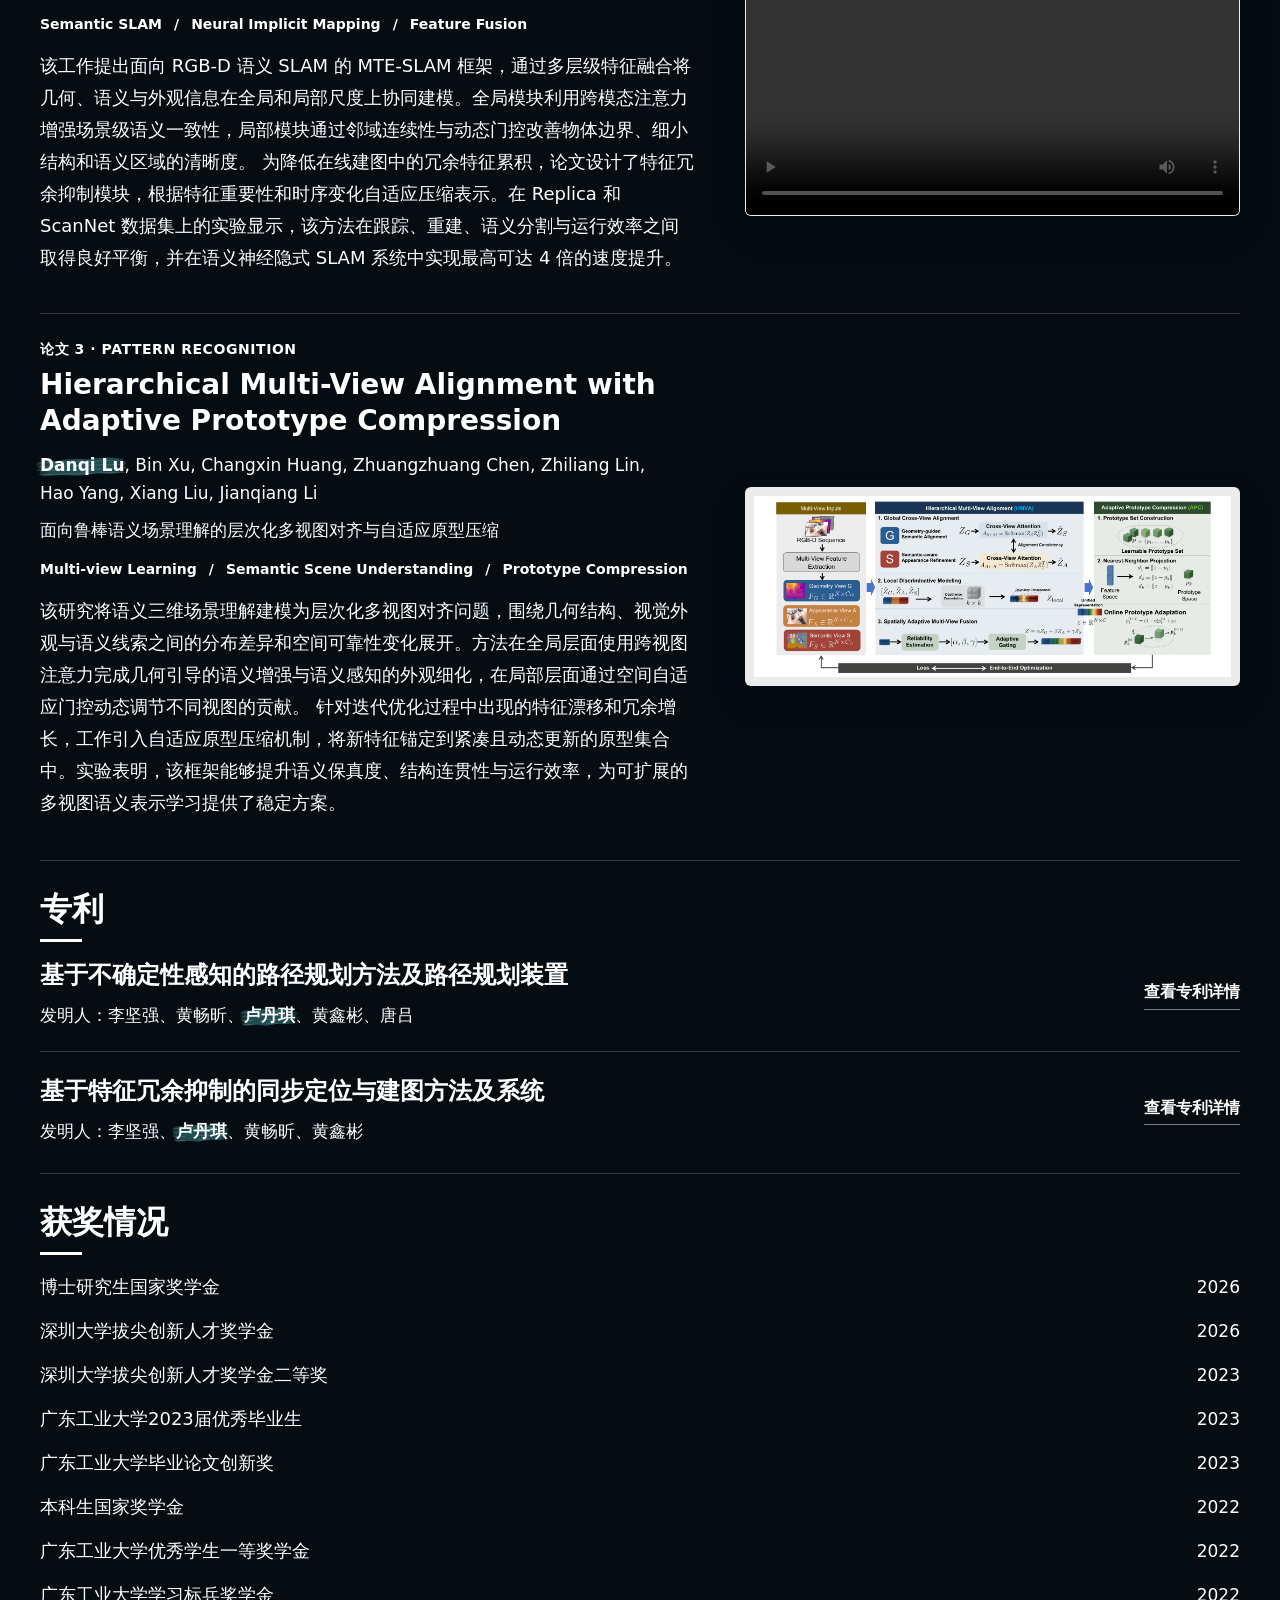
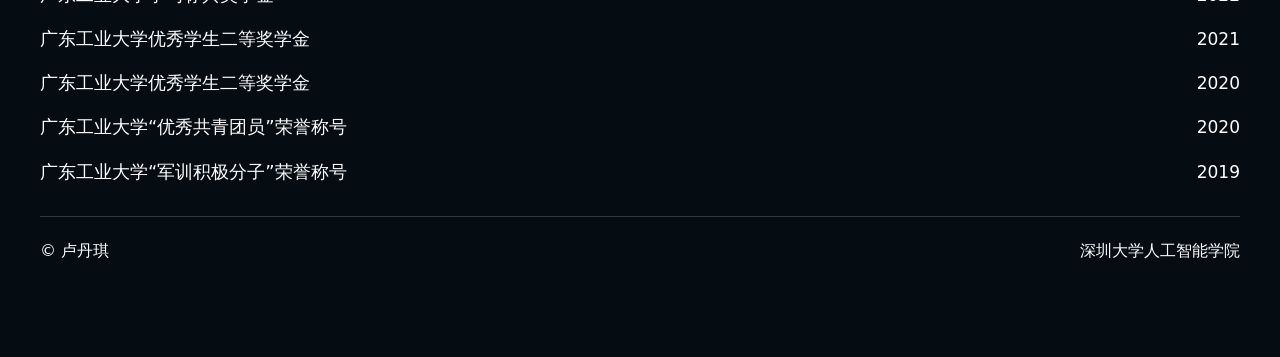
==== commit bad83b72: "Remove publication detail links from homepage" ====
--- a/index.html
+++ b/index.html
@@ -154,10 +154,6 @@
               <span class="lang zh">边界原生高斯增生模块（BNS）在覆盖不足的语义边界邻域主动插入新高斯，使边界两侧获得更独立的表示。Replica 与 ScanNet 实验表明，该方法提升了语义建图与重建质量，同时保持有竞争力的相机跟踪性能。</span>
               <span class="lang en">Boundary-Native Splatting (BNS) inserts new Gaussians near under-covered semantic boundaries, helping separate the two sides during map growth. Experiments on Replica and ScanNet demonstrate improved semantic mapping and reconstruction with competitive camera tracking.</span>
             </p>
-            <a class="paper-link" href="concord-slam.html">
-              <span class="lang zh">查看论文详情</span>
-              <span class="lang en">View Details</span>
-            </a>
           </div>
           <div class="work-figure work-figure-single">
             <img src="assets/concord-slam-flow.png" alt="Concord-SLAM 方法流程图：跨渲染一致性与边界原生高斯增生" />
@@ -188,10 +184,6 @@
               <span class="lang zh">为降低在线建图中的冗余特征累积，论文设计了特征冗余抑制模块，根据特征重要性和时序变化自适应压缩表示。在 Replica 和 ScanNet 数据集上的实验显示，该方法在跟踪、重建、语义分割与运行效率之间取得良好平衡，并在语义神经隐式 SLAM 系统中实现最高可达 4 倍的速度提升。</span>
               <span class="lang en">A feature redundancy suppressor further compresses representations during online mapping. Experiments on Replica and ScanNet show strong tracking, reconstruction, semantic accuracy, and up to a 4x speed improvement.</span>
             </p>
-            <a class="paper-link" href="paper-1.html">
-              <span class="lang zh">查看论文详情</span>
-              <span class="lang en">View Details</span>
-            </a>
           </div>
           <div class="work-figure">
             <img src="assets/mte-slam-flow.png" alt="MTE-SLAM 方法流程图" />
@@ -226,10 +218,6 @@
               <span class="lang zh">针对迭代优化过程中出现的特征漂移和冗余增长，工作引入自适应原型压缩机制，将新特征锚定到紧凑且动态更新的原型集合中。实验表明，该框架能够提升语义保真度、结构连贯性与运行效率，为可扩展的多视图语义表示学习提供了稳定方案。</span>
               <span class="lang en">It combines global cross-view attention, local adaptive gating, and prototype compression to reduce feature drift and redundancy while improving semantic fidelity, structural coherence, and efficiency.</span>
             </p>
-            <a class="paper-link" href="paper-2.html">
-              <span class="lang zh">查看论文详情</span>
-              <span class="lang en">View Details</span>
-            </a>
           </div>
           <div class="work-figure work-figure-single">
             <img
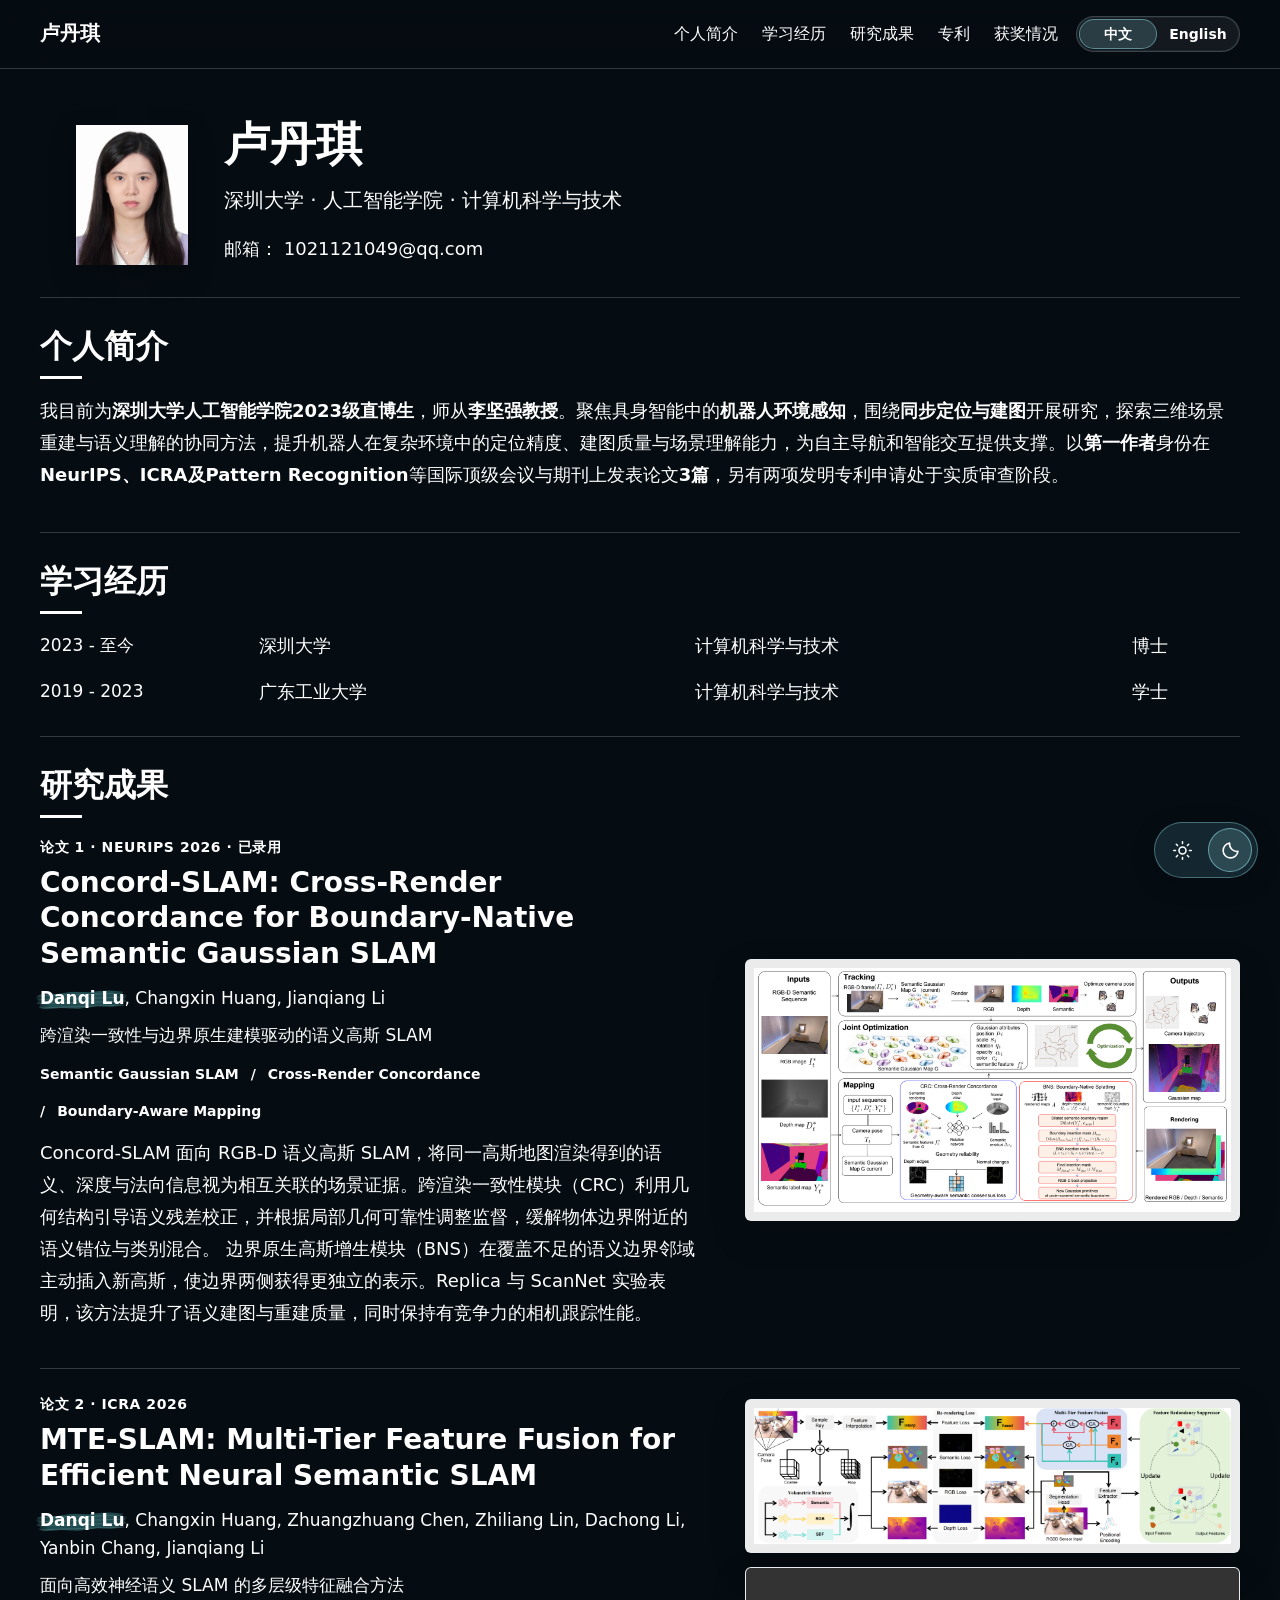
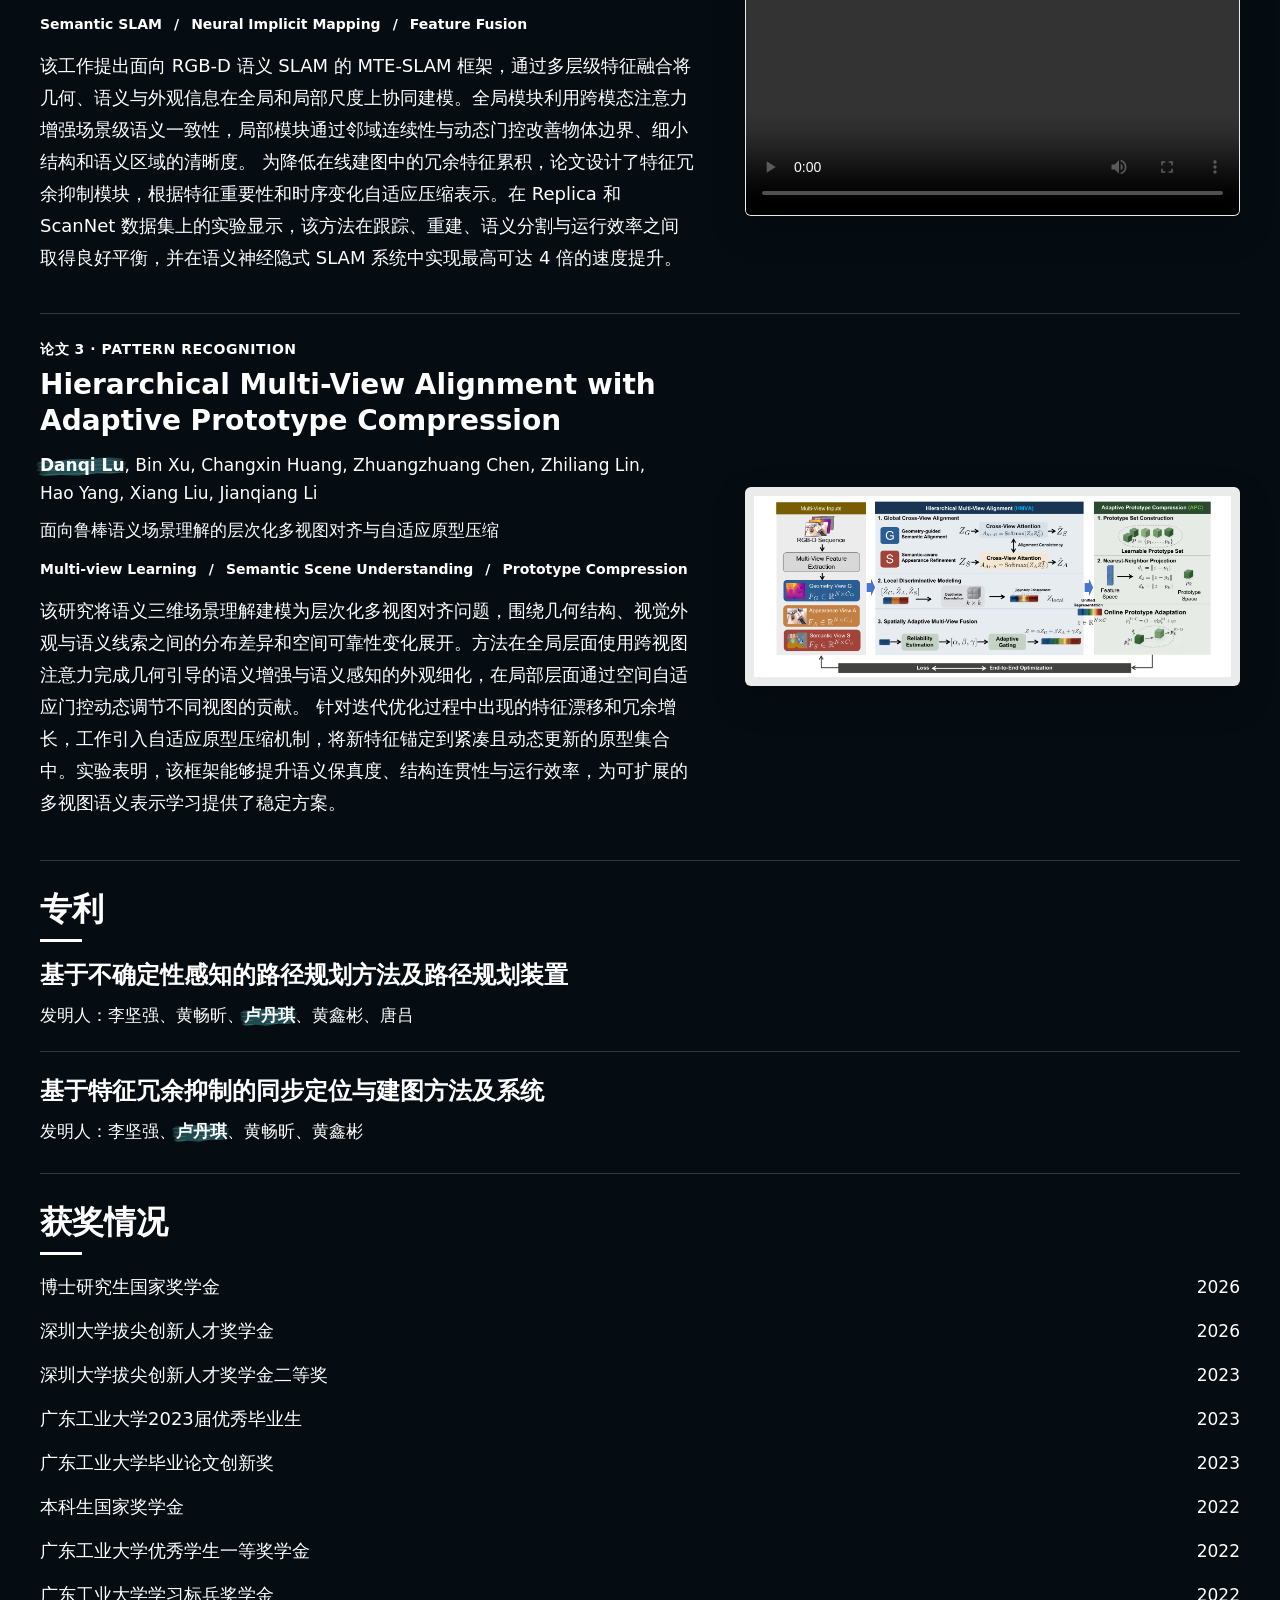
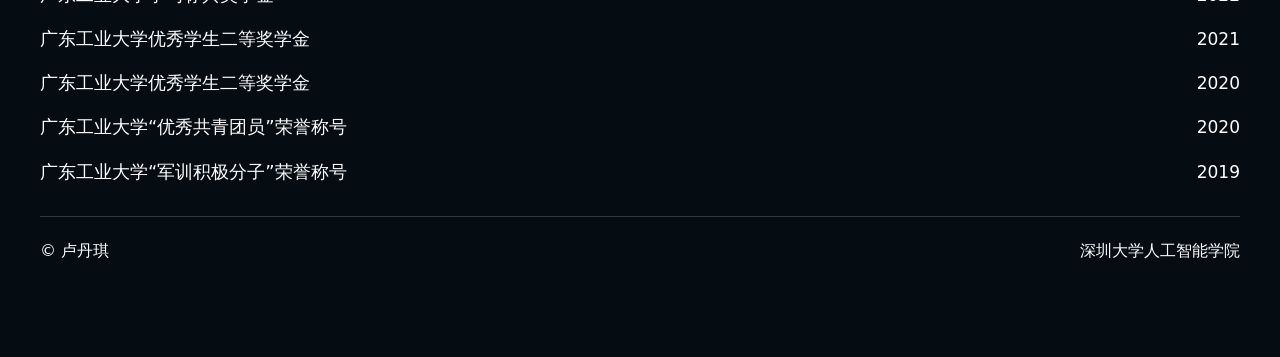
==== commit 2f76cf7c: "Remove patent detail links from homepage" ====
--- a/index.html
+++ b/index.html
@@ -9,7 +9,7 @@
       content="卢丹琪，深圳大学人工智能学院2023级直博生，聚焦具身智能中的机器人环境感知，围绕同步定位与建图开展研究。"
     />
     <script src="scripts/theme.js?v=20261013-theme-selector"></script>
-    <link rel="stylesheet" href="styles/main.css?v=20261013-patent-layout" />
+    <link rel="stylesheet" href="styles/main.css?v=20261014-patent-links-removed" />
   </head>
   <body id="top" data-lang="zh" data-title-zh="卢丹琪 | 个人主页" data-title-en="Danqi Lu | Homepage">
     <header class="site-header">
@@ -242,10 +242,6 @@
               </h3>
               <p class="paper-authors"><span class="lang zh">发明人：</span><span class="lang en">Inventors: </span><wbr /><span><span class="lang zh">李坚强</span><span class="lang en">Jianqiang Li</span></span><span class="lang zh">、</span><span class="lang en">, </span><wbr /><span><span class="lang zh">黄畅昕</span><span class="lang en">Changxin Huang</span></span><span class="lang zh">、</span><span class="lang en">, </span><wbr /><strong class="author-self"><span class="lang zh">卢丹琪</span><span class="lang en">Danqi Lu</span></strong><span class="lang zh">、</span><span class="lang en">, </span><wbr /><span><span class="lang zh">黄鑫彬</span><span class="lang en">Xinbin Huang</span></span><span class="lang zh">、</span><span class="lang en">, </span><wbr /><span><span class="lang zh">唐吕</span><span class="lang en">Lü Tang</span></span></p>
             </div>
-            <a class="paper-link patent-link" href="patent-1.html">
-              <span class="lang zh">查看专利详情</span>
-              <span class="lang en">View Details</span>
-            </a>
           </article>
 
           <article class="patent-item">
@@ -256,10 +252,6 @@
               </h3>
               <p class="paper-authors"><span class="lang zh">发明人：</span><span class="lang en">Inventors: </span><wbr /><span><span class="lang zh">李坚强</span><span class="lang en">Jianqiang Li</span></span><span class="lang zh">、</span><span class="lang en">, </span><wbr /><strong class="author-self"><span class="lang zh">卢丹琪</span><span class="lang en">Danqi Lu</span></strong><span class="lang zh">、</span><span class="lang en">, </span><wbr /><span><span class="lang zh">黄畅昕</span><span class="lang en">Changxin Huang</span></span><span class="lang zh">、</span><span class="lang en">, </span><wbr /><span><span class="lang zh">黄鑫彬</span><span class="lang en">Xinbin Huang</span></span></p>
             </div>
-            <a class="paper-link patent-link" href="patent-2.html">
-              <span class="lang zh">查看专利详情</span>
-              <span class="lang en">View Details</span>
-            </a>
           </article>
         </div>
       </section>
--- a/styles/main.css
+++ b/styles/main.css
@@ -521,9 +521,7 @@
 
 .patent-item {
   display: grid;
-  grid-template-columns: minmax(0, 1fr) auto;
-  align-items: center;
-  gap: 32px;
+  grid-template-columns: minmax(0, 1fr);
   padding: 22px 0;
   border-top: 1px solid var(--line);
 }
@@ -556,15 +554,6 @@
 
 .patent-body .paper-authors {
   margin-bottom: 0;
-}
-
-.patent-link {
-  display: inline-flex;
-  align-items: center;
-  justify-self: start;
-  gap: 8px;
-  margin-top: 0;
-  white-space: nowrap;
 }
 
 .detail-page .nav a {
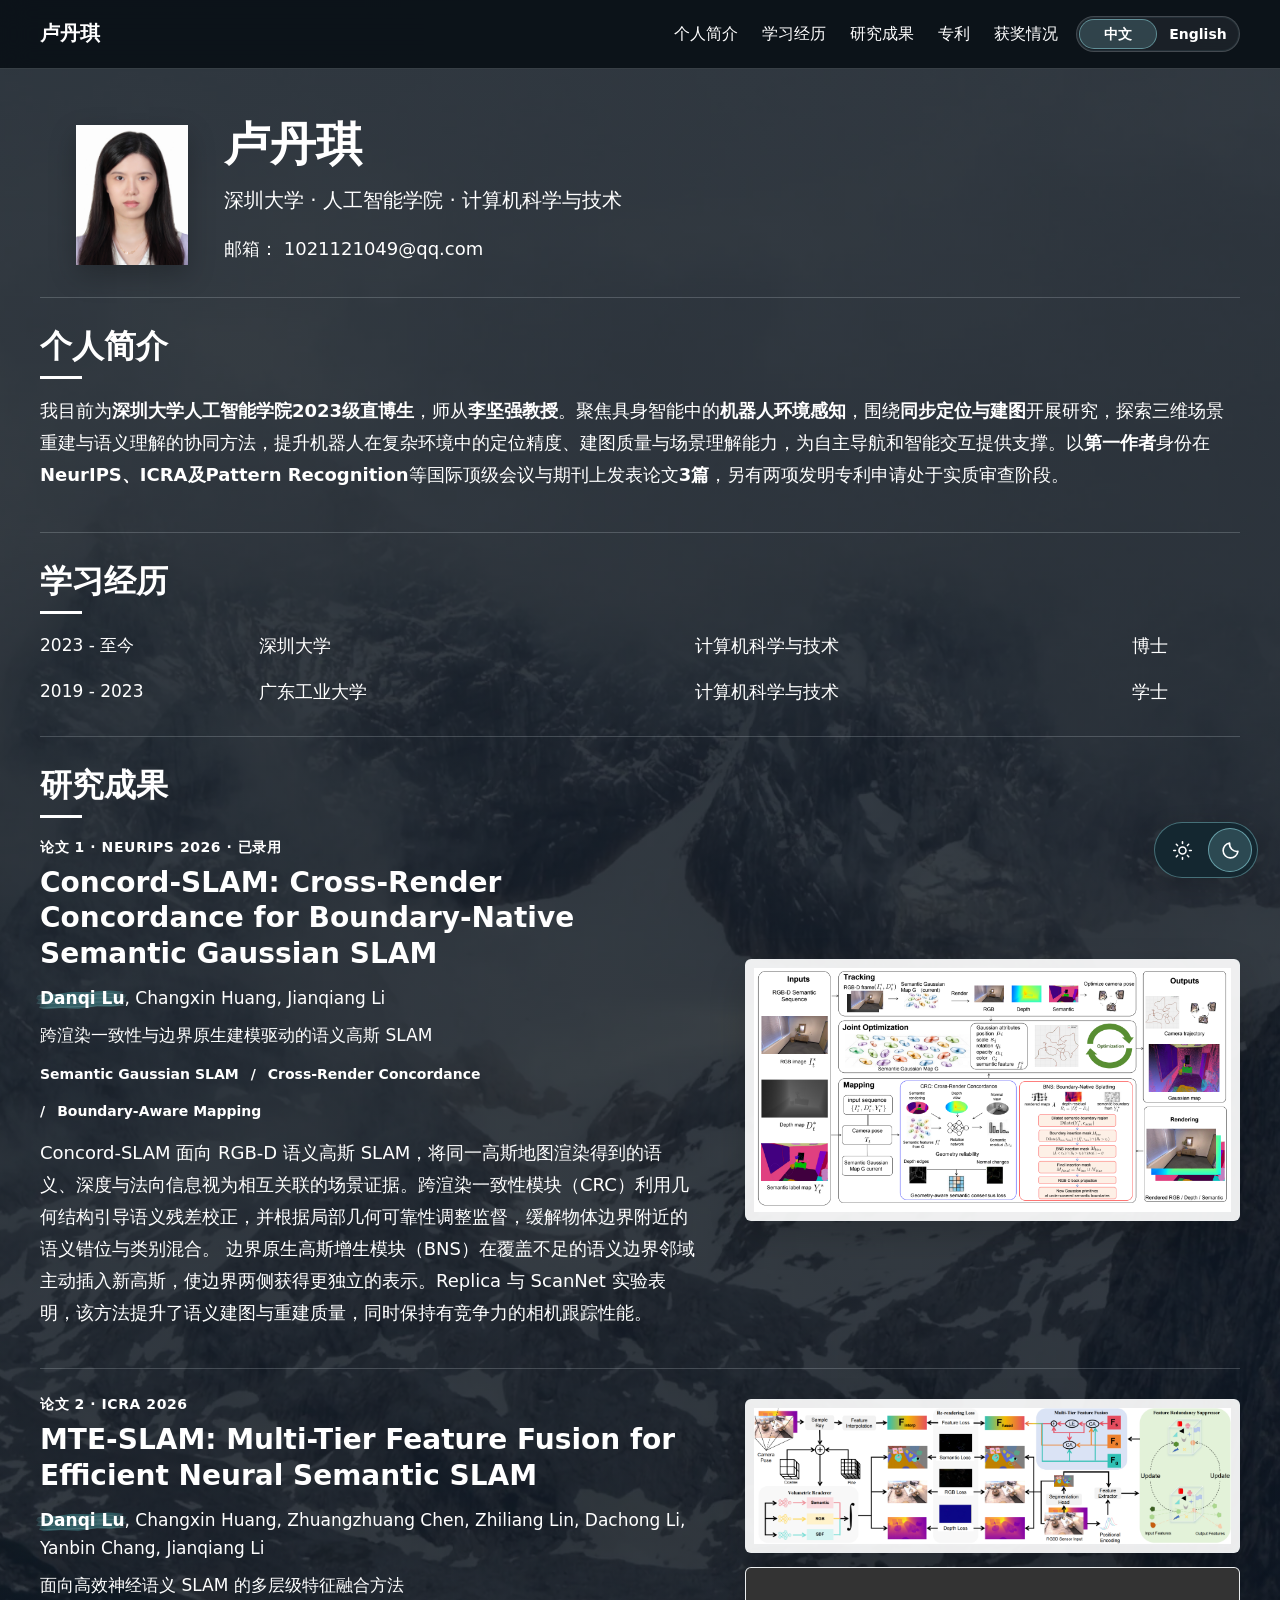
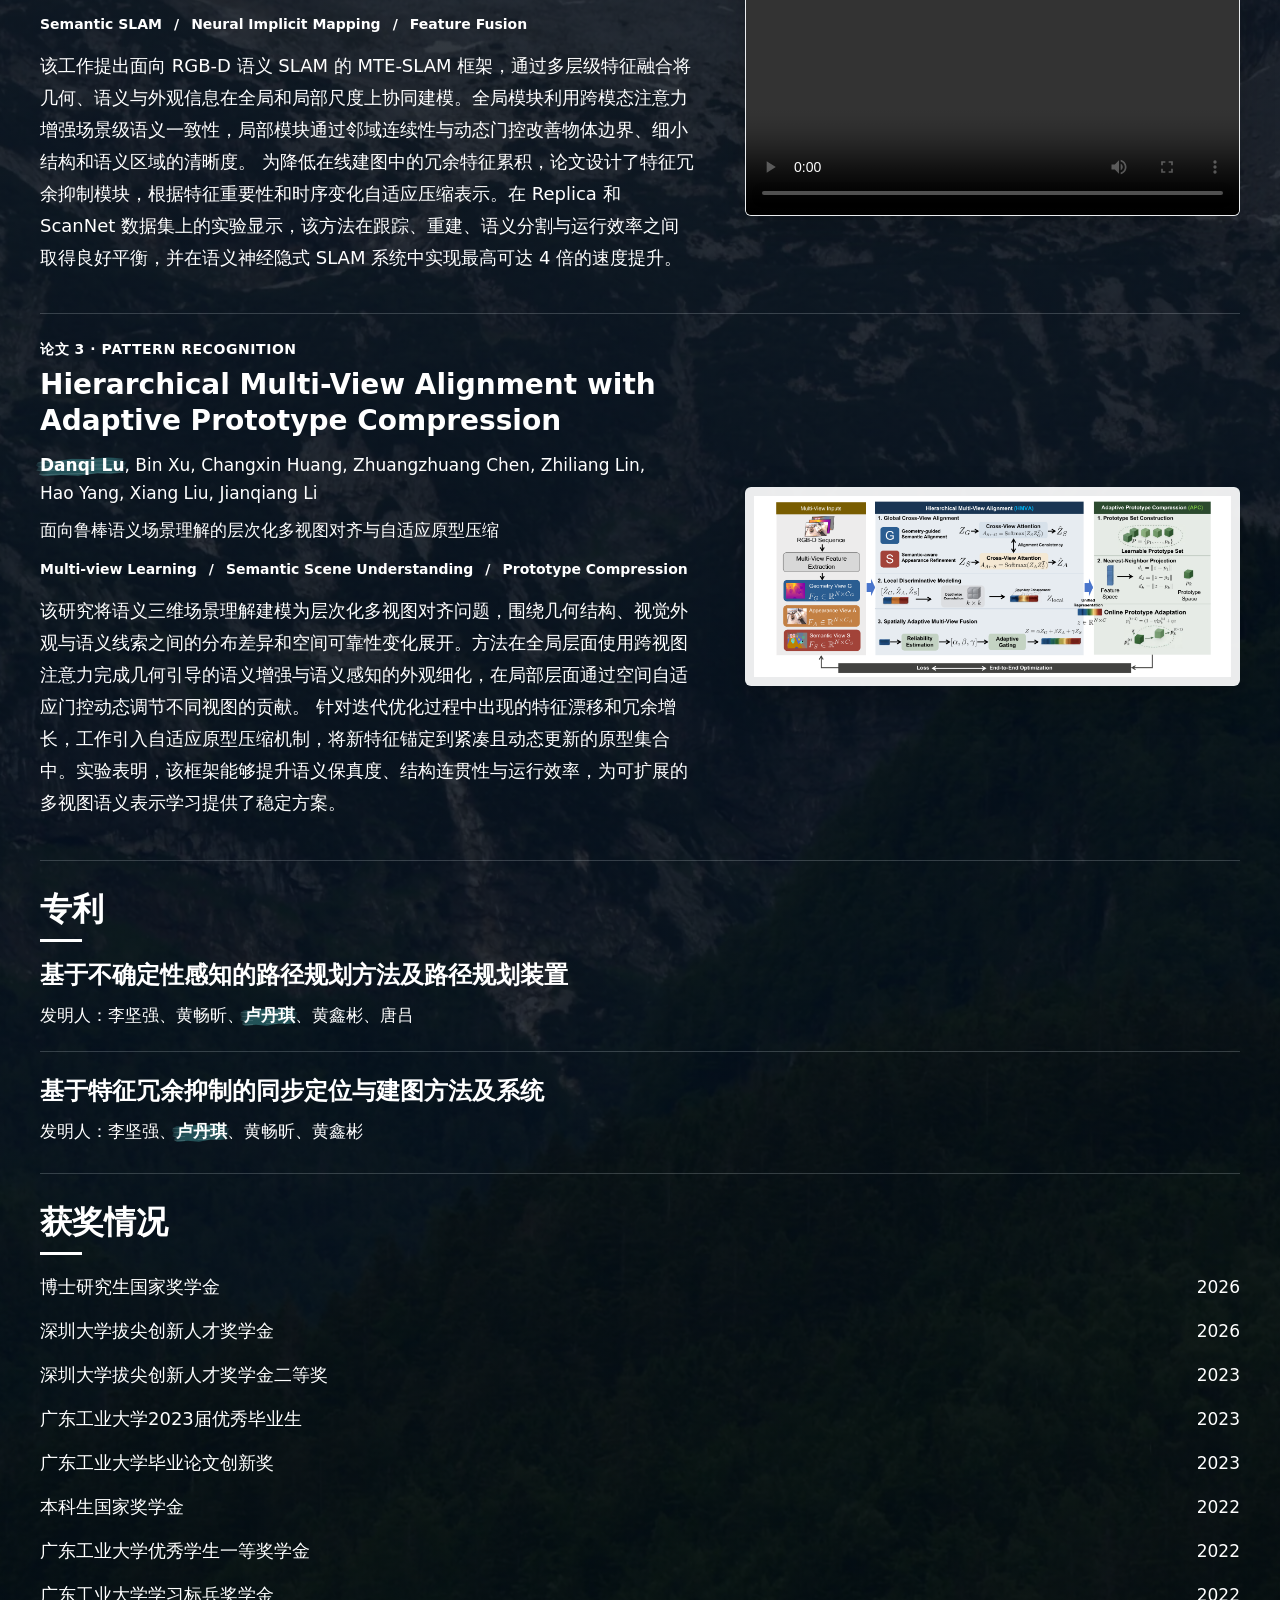
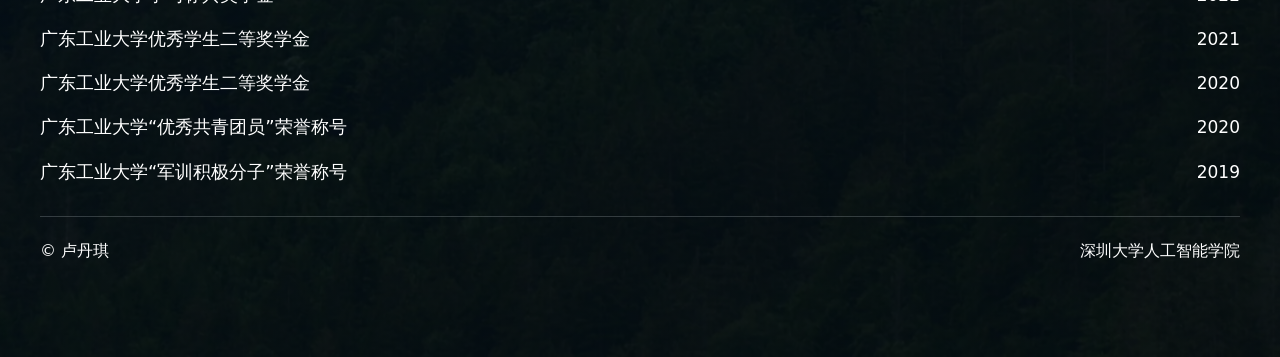
==== commit 5fdf455d: "Optimize mountain background with WebP and early preload" ====
--- a/index.html
+++ b/index.html
@@ -8,8 +8,9 @@
       name="description"
       content="卢丹琪，深圳大学人工智能学院2023级直博生，聚焦具身智能中的机器人环境感知，围绕同步定位与建图开展研究。"
     />
+    <link rel="preload" as="image" href="assets/background-mountain.webp" type="image/webp" fetchpriority="high" />
     <script src="scripts/theme.js?v=20261013-theme-selector"></script>
-    <link rel="stylesheet" href="styles/main.css?v=20261014-patent-links-removed" />
+    <link rel="stylesheet" href="styles/main.css?v=20261018-webp-background" />
   </head>
   <body id="top" data-lang="zh" data-title-zh="卢丹琪 | 个人主页" data-title-en="Danqi Lu | Homepage">
     <header class="site-header">
--- a/styles/main.css
+++ b/styles/main.css
@@ -58,7 +58,7 @@
   background-color: var(--canvas);
   background-image:
     linear-gradient(var(--backdrop), var(--backdrop)),
-    url("../assets/background-mountain.jpg");
+    url("../assets/background-mountain.webp");
   background-position: center top;
   background-size: cover;
   background-repeat: no-repeat;
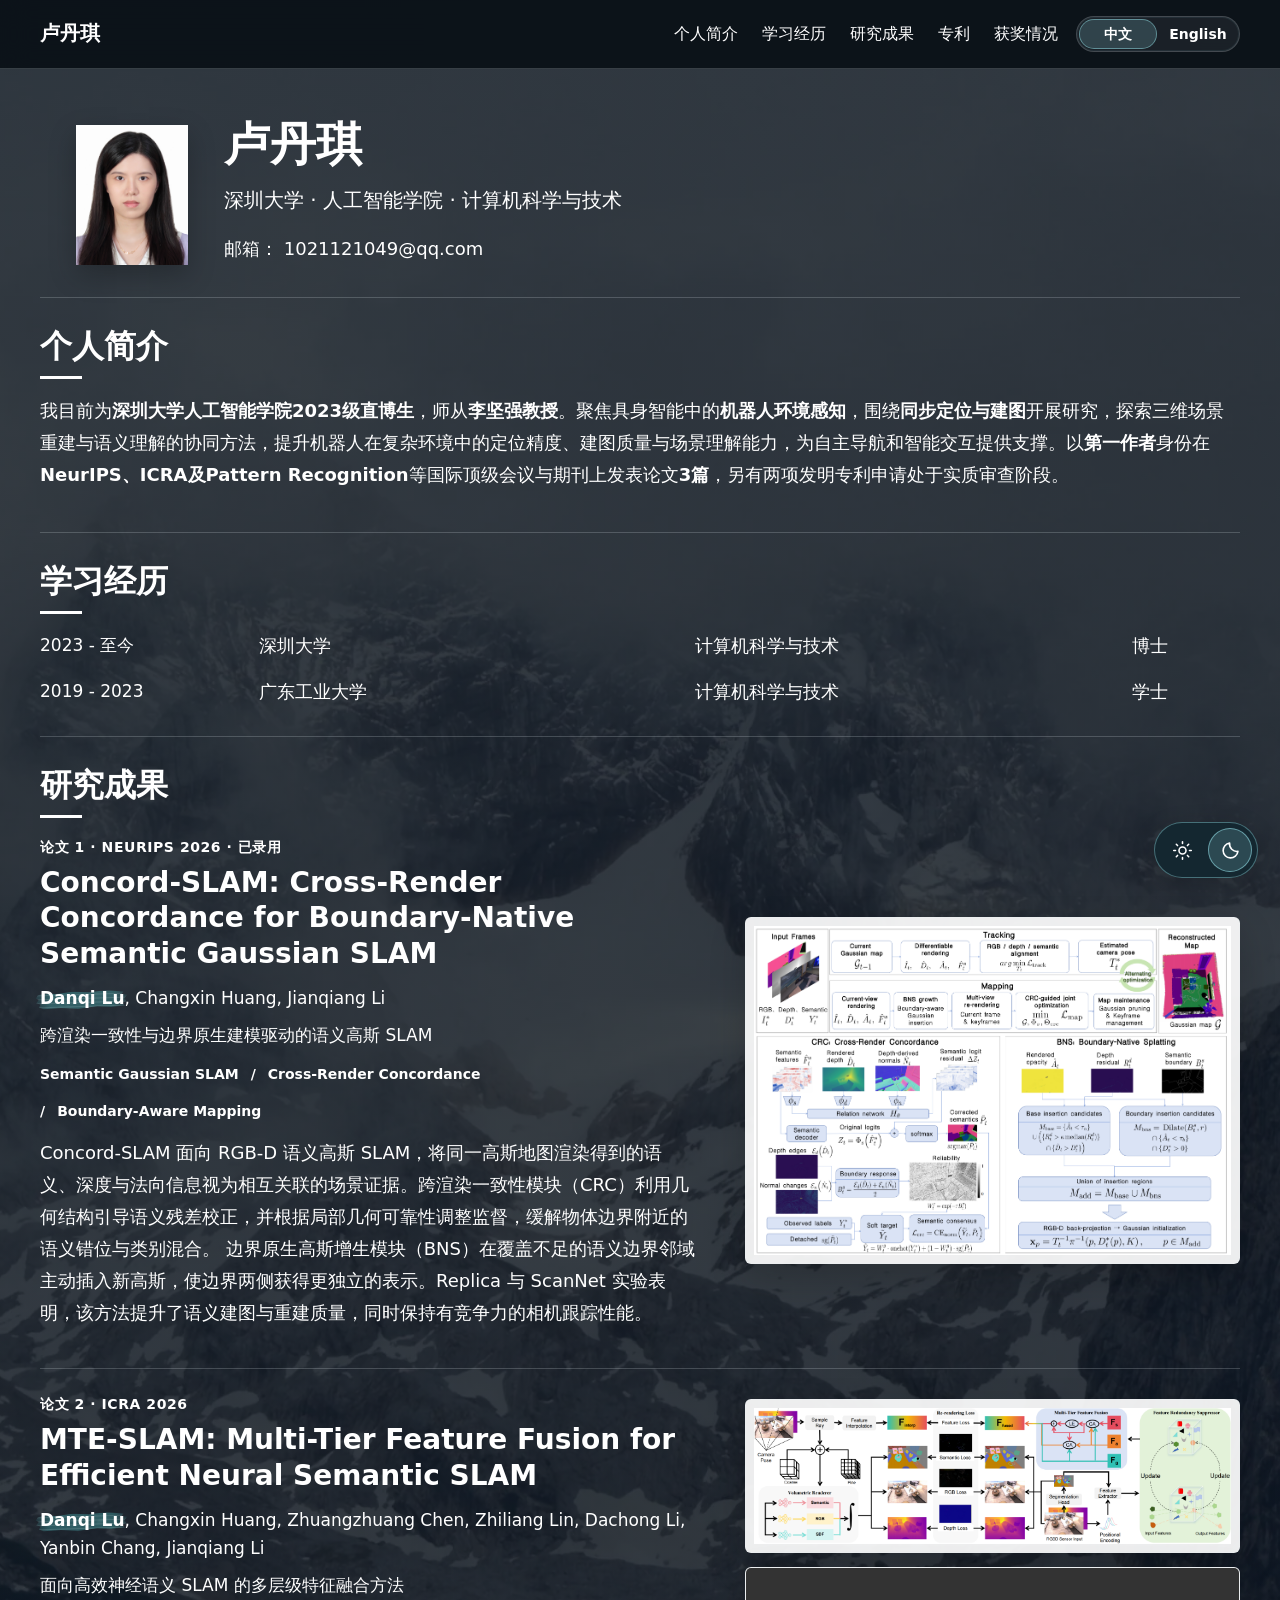
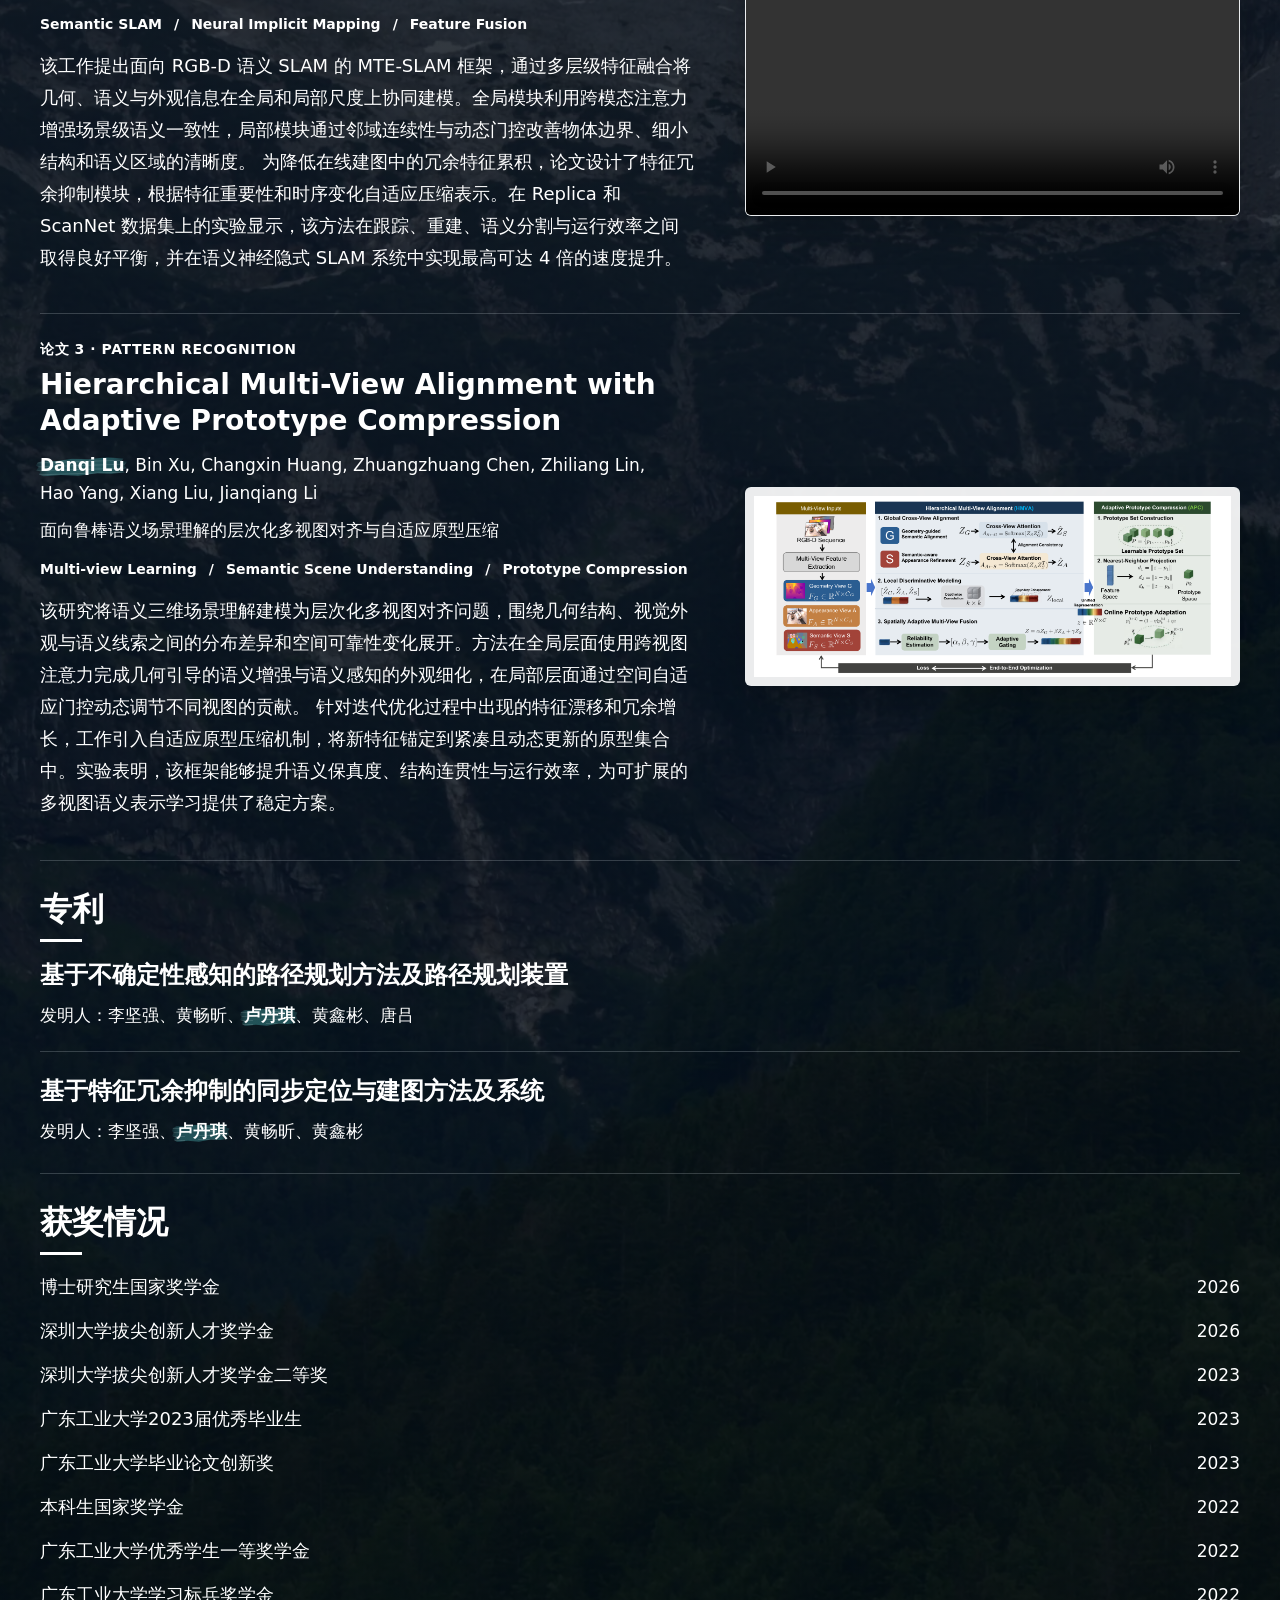
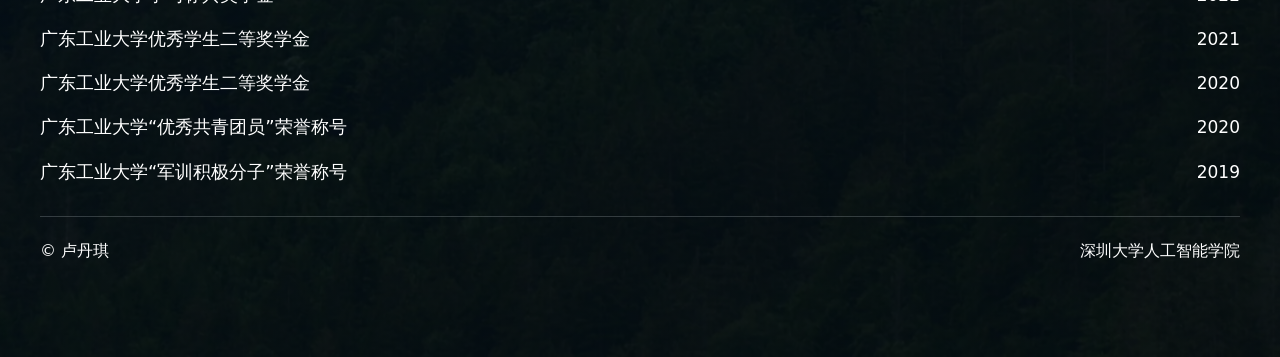
==== commit 9c29708f: "Update Concord-SLAM overview figure" ====
--- a/index.html
+++ b/index.html
@@ -157,7 +157,7 @@
             </p>
           </div>
           <div class="work-figure work-figure-single">
-            <img src="assets/concord-slam-flow.png" alt="Concord-SLAM 方法流程图：跨渲染一致性与边界原生高斯增生" />
+            <img src="assets/concord-slam-flow.png?v=20261111" alt="Concord-SLAM 方法流程图：跨渲染一致性与边界原生高斯增生" />
           </div>
         </article>
 
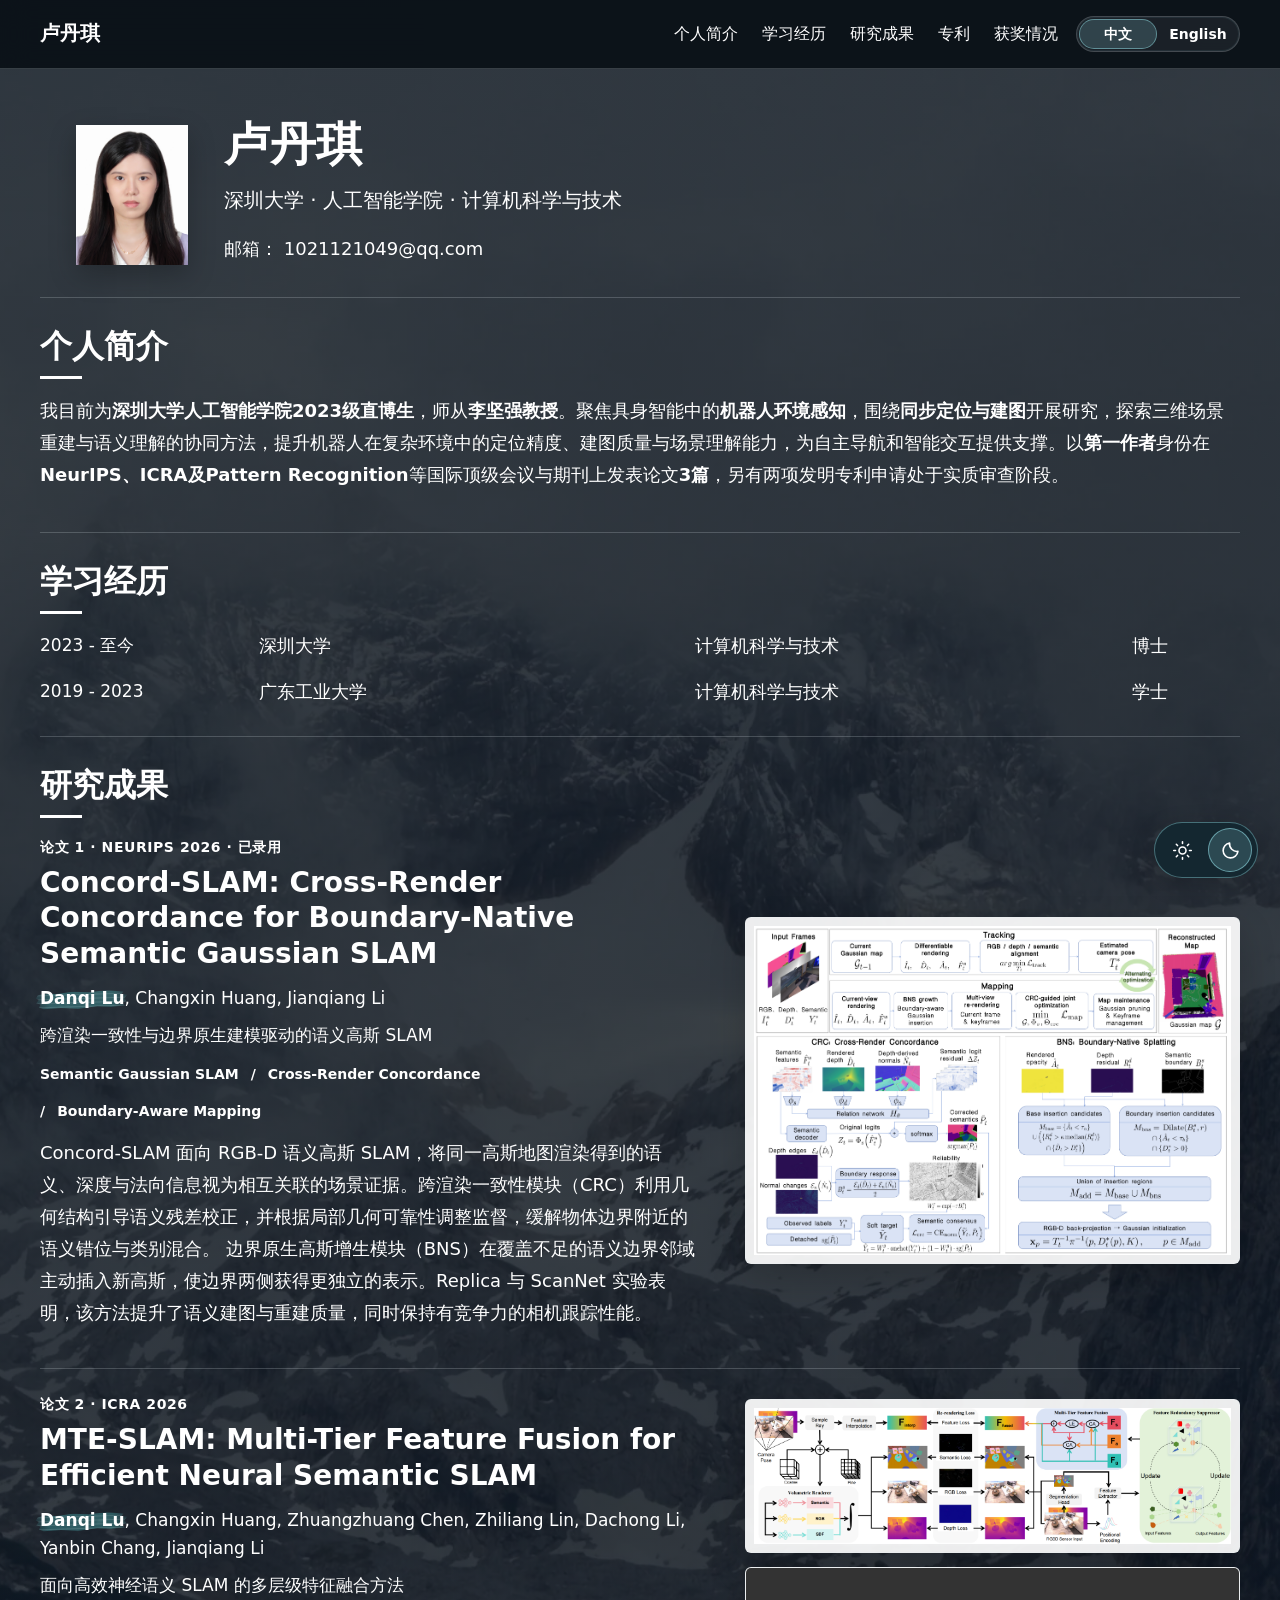
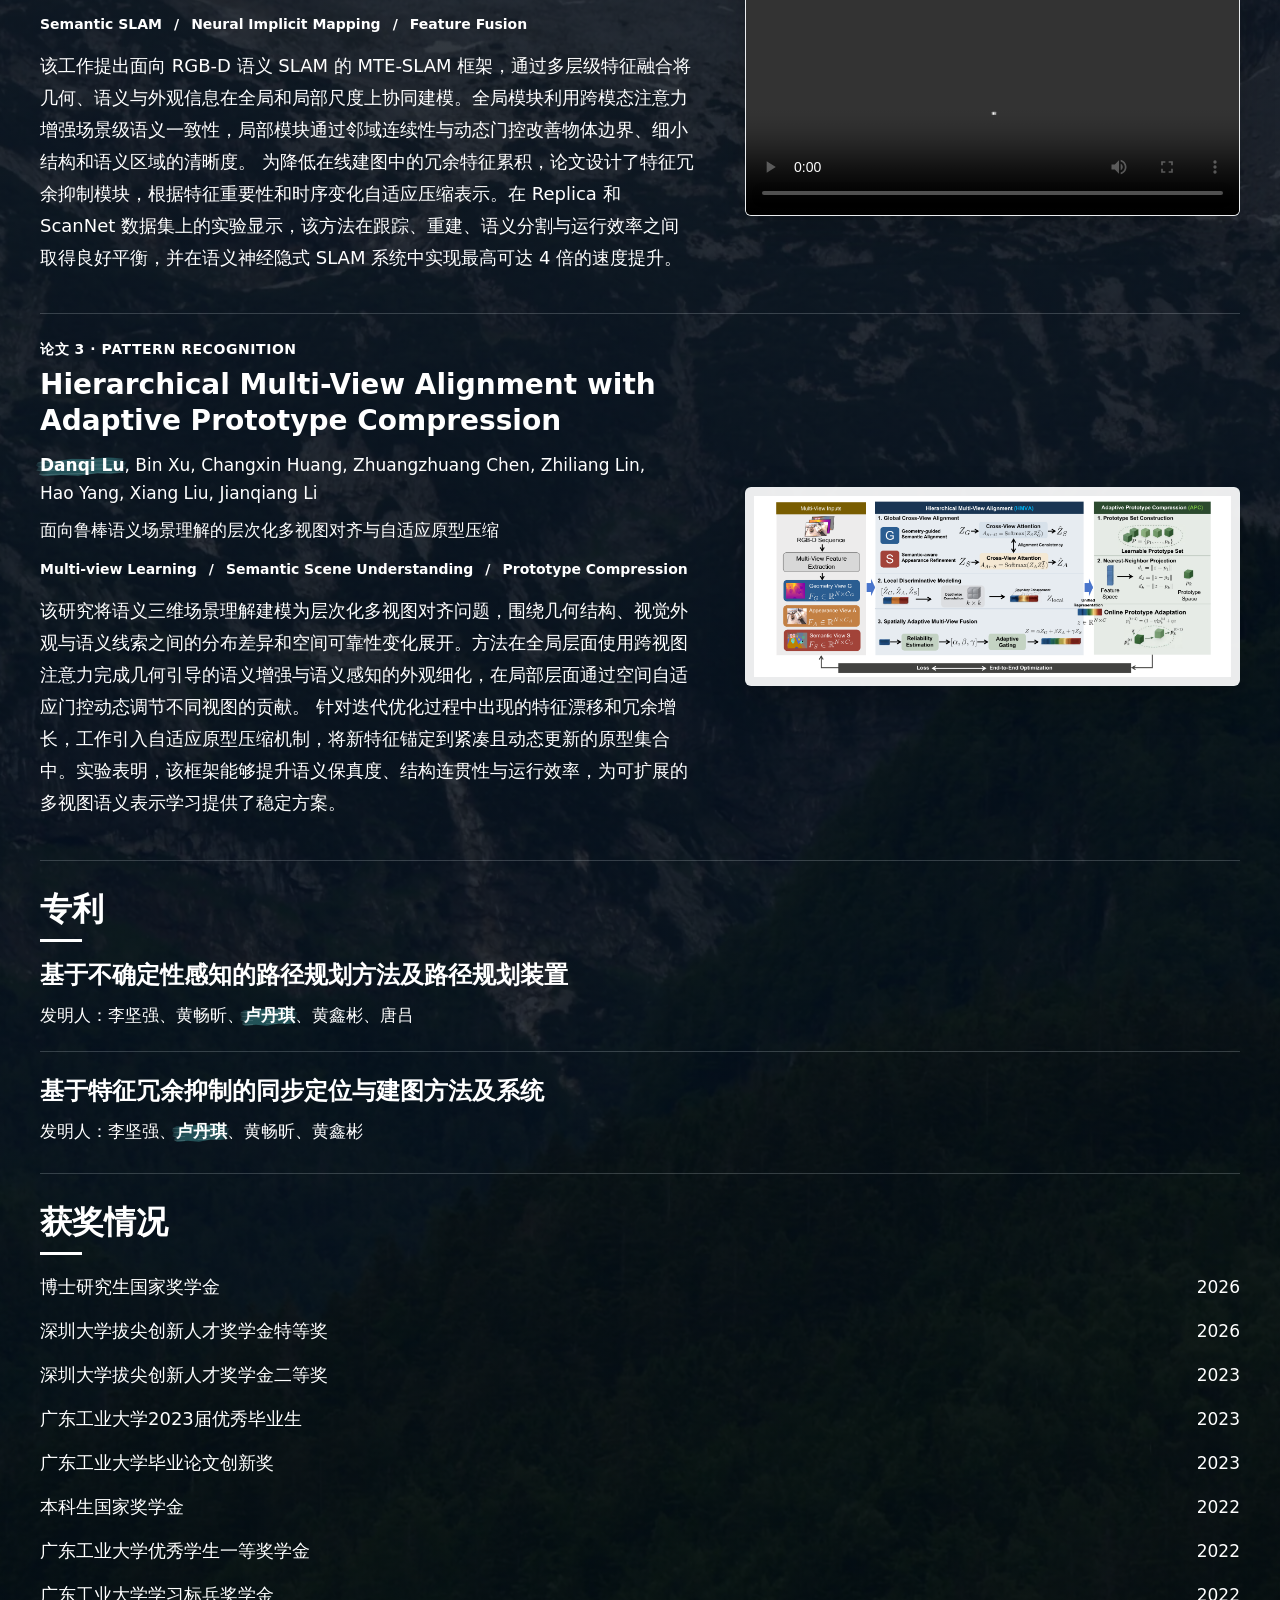
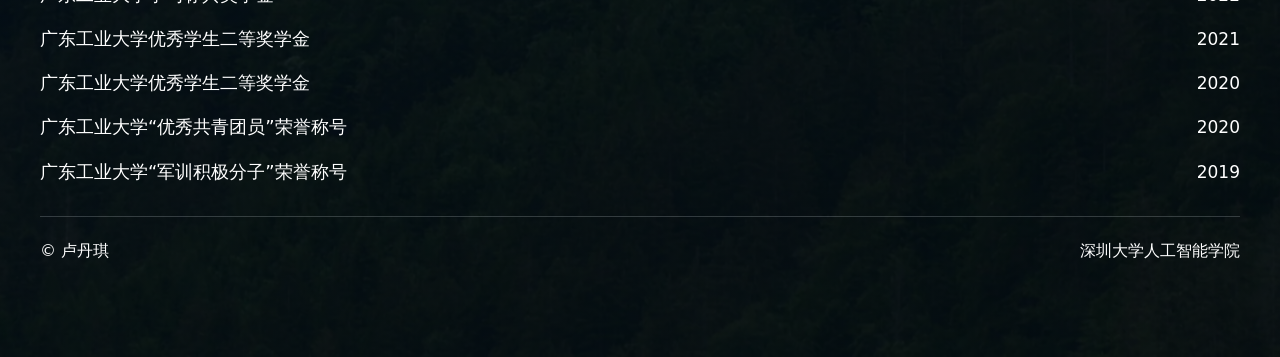
==== commit 3a40737b: "Specify grand prize for 2026 innovative talent scholarship" ====
--- a/index.html
+++ b/index.html
@@ -272,8 +272,8 @@
           </li>
           <li>
             <span>
-              <span class="lang zh">深圳大学拔尖创新人才奖学金</span>
-              <span class="lang en">Shenzhen University Top Innovative Talent Scholarship</span>
+              <span class="lang zh">深圳大学拔尖创新人才奖学金特等奖</span>
+              <span class="lang en">Grand Prize, Shenzhen University Top Innovative Talent Scholarship</span>
             </span>
             <time>2026</time>
           </li>
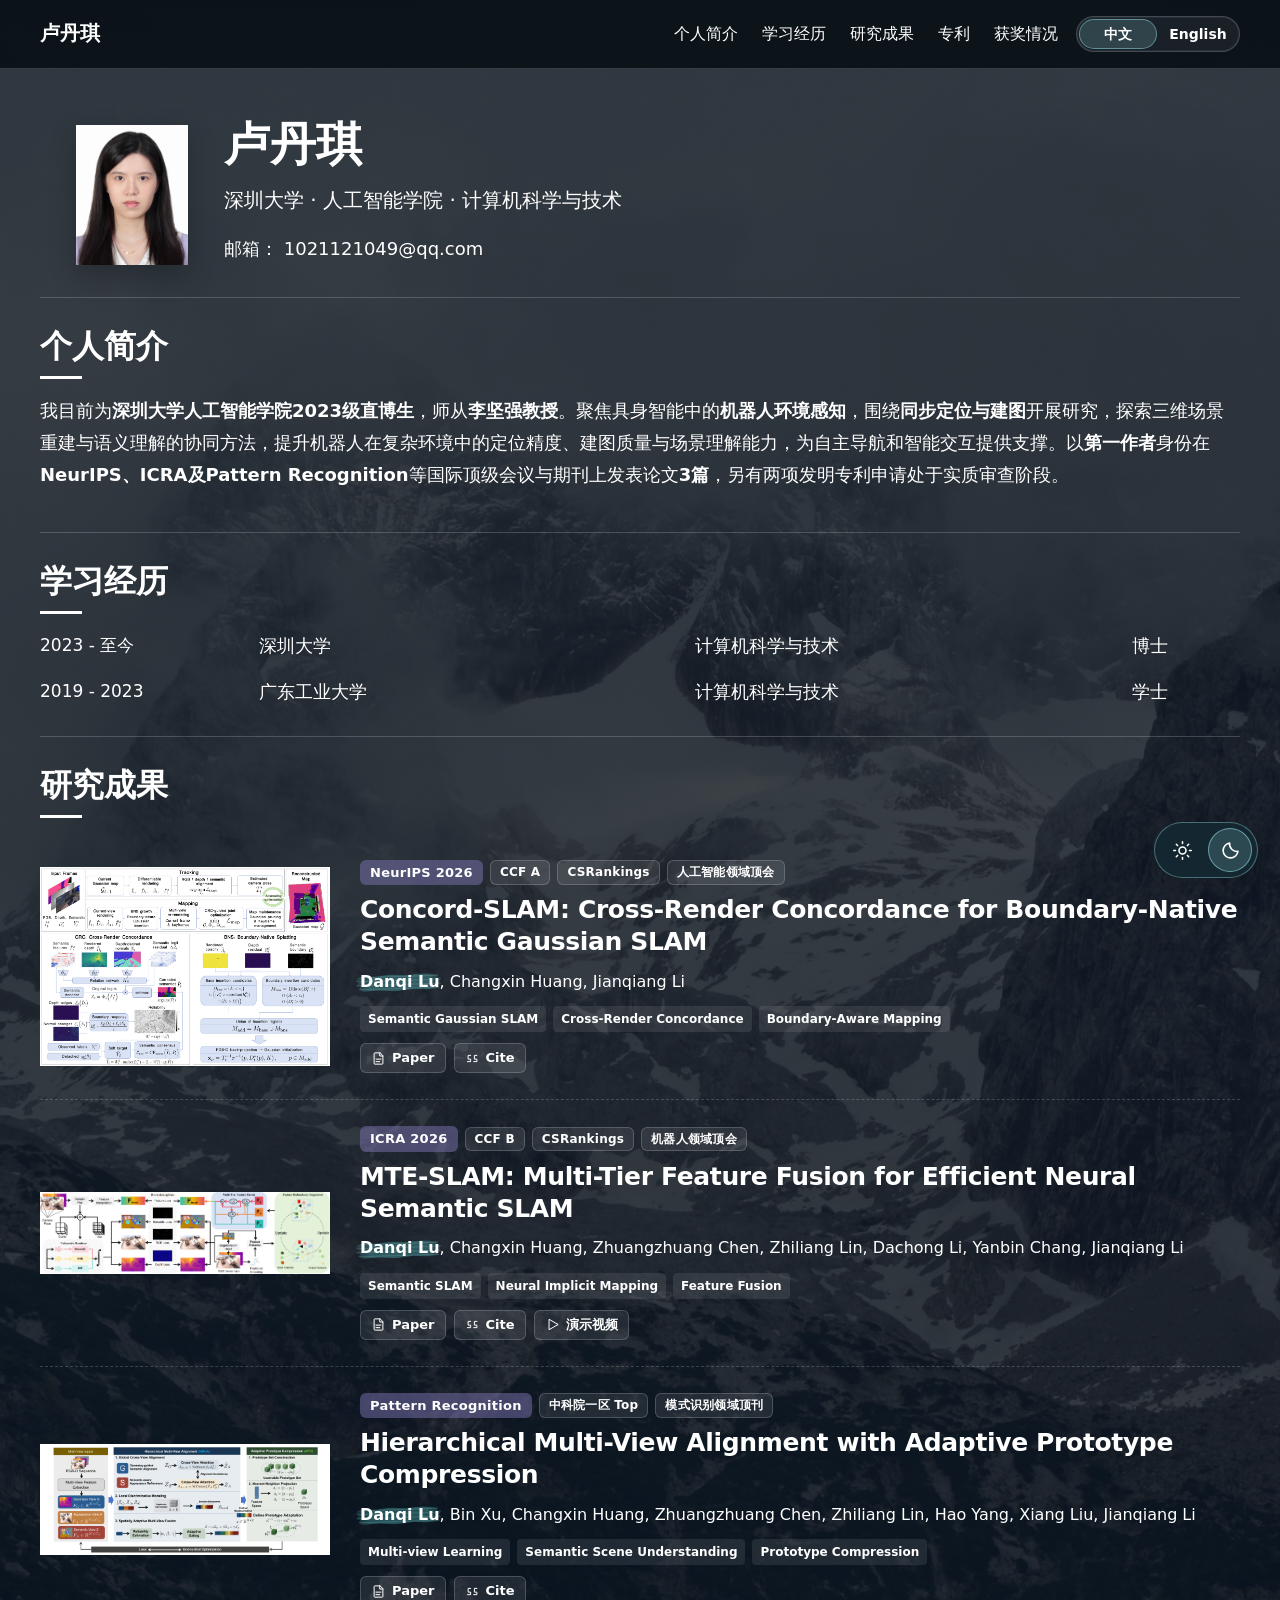
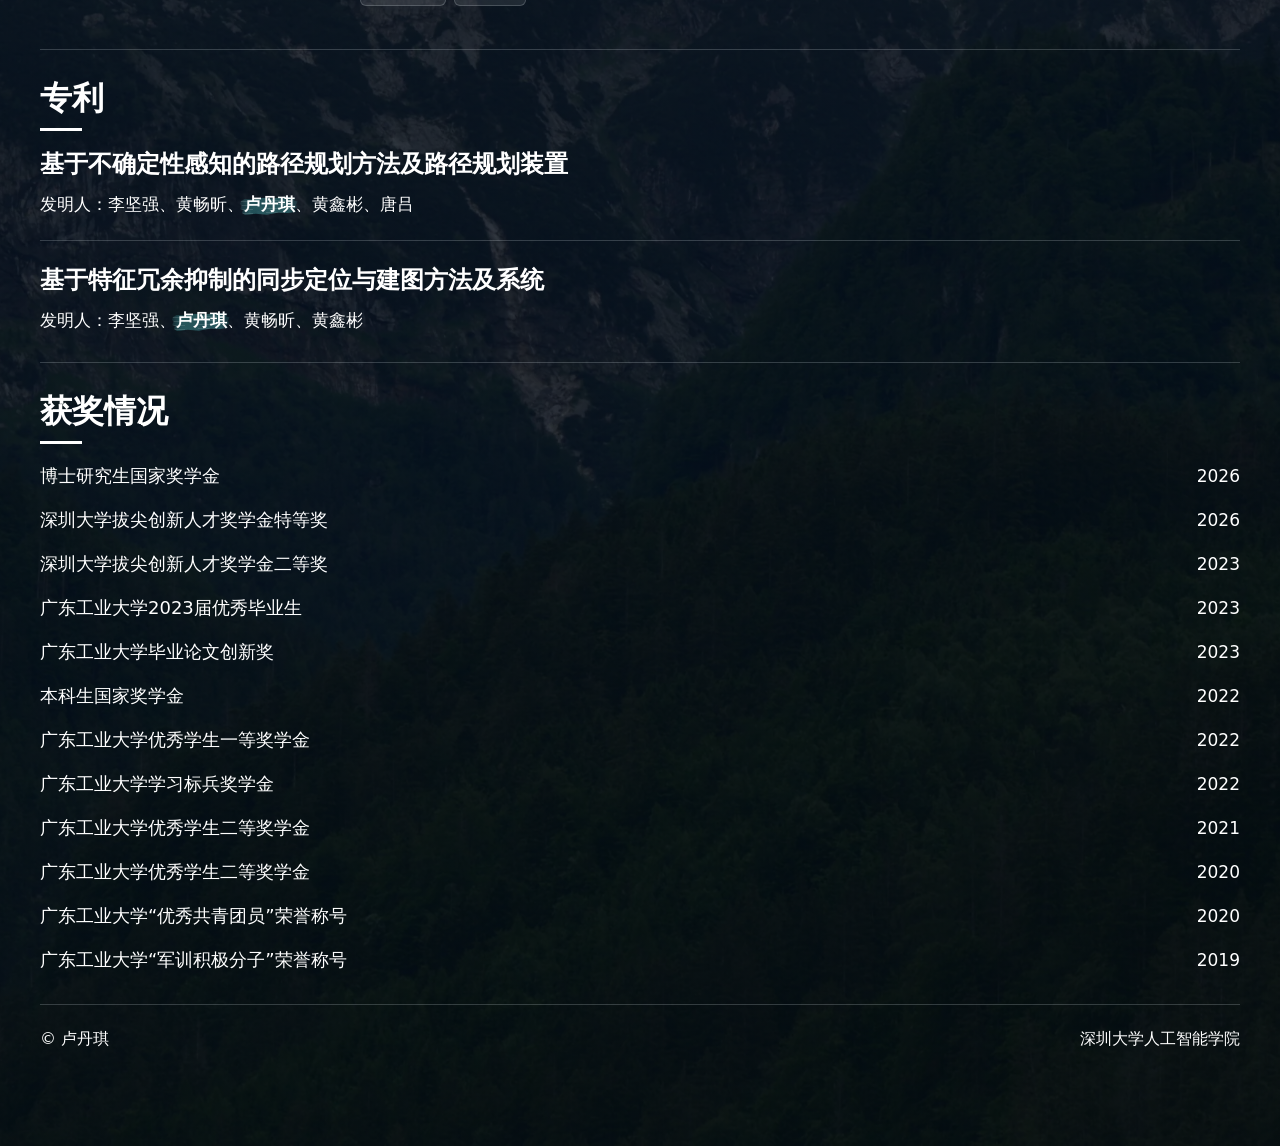
==== commit 1df9cfc6: "Apply compact publication layout with venue badges and actions" ====
--- a/index.html
+++ b/index.html
@@ -10,7 +10,7 @@
     />
     <link rel="preload" as="image" href="assets/background-mountain.webp" type="image/webp" fetchpriority="high" />
     <script src="scripts/theme.js?v=20261013-theme-selector"></script>
-    <link rel="stylesheet" href="styles/main.css?v=20261018-webp-background" />
+    <link rel="stylesheet" href="styles/main.css?v=20261112-publication-list" />
   </head>
   <body id="top" data-lang="zh" data-title-zh="卢丹琪 | 个人主页" data-title-en="Danqi Lu | Homepage">
     <header class="site-header">
@@ -132,99 +132,83 @@
         </h2>
 
         <article class="work">
+          <figure class="work-figure">
+            <img src="assets/concord-slam-flow.png?v=20261111" alt="Concord-SLAM 方法流程图：跨渲染一致性与边界原生高斯增生" />
+          </figure>
           <div class="work-text">
-            <p class="work-index">
-              <span class="publication-label">
-                <span class="lang zh">论文 1 · NeurIPS 2026 · 已录用</span>
-                <span class="lang en">Publication 1 · NeurIPS 2026 · Accepted</span>
-              </span>
-            </p>
+            <div class="publication-badges">
+              <span class="publication-venue">NeurIPS 2026</span>
+              <span class="publication-level">CCF A</span>
+              <span class="publication-level">CSRankings</span>
+              <span class="publication-level"><span class="lang zh">人工智能领域顶会</span><span class="lang en">Top Conference in Artificial Intelligence</span></span>
+            </div>
             <h3>Concord-SLAM: Cross-Render Concordance for Boundary-Native Semantic Gaussian SLAM</h3>
             <p class="paper-authors"><strong class="author-self">Danqi Lu</strong>, <span>Changxin Huang</span>, <span>Jianqiang Li</span></p>
-            <p class="work-subtitle">
-              <span class="lang zh">跨渲染一致性与边界原生建模驱动的语义高斯 SLAM</span>
-            </p>
             <div class="paper-tags" aria-label="论文关键词">
               <span>Semantic Gaussian SLAM</span>
               <span>Cross-Render Concordance</span>
               <span>Boundary-Aware Mapping</span>
             </div>
-            <p>
-              <span class="lang zh">Concord-SLAM 面向 RGB-D 语义高斯 SLAM，将同一高斯地图渲染得到的语义、深度与法向信息视为相互关联的场景证据。跨渲染一致性模块（CRC）利用几何结构引导语义残差校正，并根据局部几何可靠性调整监督，缓解物体边界附近的语义错位与类别混合。</span>
-              <span class="lang en">Concord-SLAM treats semantic, depth, and normal renderings from a shared Gaussian map as coupled scene evidence. Cross-Render Concordance (CRC) uses geometry-guided semantic residual correction and reliability-aware supervision to reduce boundary misalignment and semantic mixing.</span>
-              <span class="lang zh">边界原生高斯增生模块（BNS）在覆盖不足的语义边界邻域主动插入新高斯，使边界两侧获得更独立的表示。Replica 与 ScanNet 实验表明，该方法提升了语义建图与重建质量，同时保持有竞争力的相机跟踪性能。</span>
-              <span class="lang en">Boundary-Native Splatting (BNS) inserts new Gaussians near under-covered semantic boundaries, helping separate the two sides during map growth. Experiments on Replica and ScanNet demonstrate improved semantic mapping and reconstruction with competitive camera tracking.</span>
-            </p>
-          </div>
-          <div class="work-figure work-figure-single">
-            <img src="assets/concord-slam-flow.png?v=20261111" alt="Concord-SLAM 方法流程图：跨渲染一致性与边界原生高斯增生" />
+            <div class="publication-actions">
+              <a class="publication-action" href="#works"><svg viewBox="0 0 24 24" aria-hidden="true" focusable="false"><path d="M14 3H6a1 1 0 0 0-1 1v16a1 1 0 0 0 1 1h12a1 1 0 0 0 1-1V8Z" /><path d="M14 3v5h5M8 13h8M8 17h6" /></svg><span>Paper</span></a>
+              <a class="publication-action" href="#works"><svg viewBox="0 0 24 24" aria-hidden="true" focusable="false"><path d="M9 7H5v6h4v4H4M19 7h-4v6h4v4h-5" /></svg><span>Cite</span></a>
+            </div>
           </div>
         </article>
 
         <article class="work">
+          <figure class="work-figure">
+            <img src="assets/mte-slam-flow.png" alt="MTE-SLAM 方法流程图" />
+          </figure>
           <div class="work-text">
-            <p class="work-index">
-              <span class="publication-label">
-                <span class="lang zh">论文 2 · ICRA 2026</span>
-                <span class="lang en">Publication 2 · ICRA 2026</span>
-              </span>
-            </p>
+            <div class="publication-badges">
+              <span class="publication-venue">ICRA 2026</span>
+              <span class="publication-level">CCF B</span>
+              <span class="publication-level">CSRankings</span>
+              <span class="publication-level"><span class="lang zh">机器人领域顶会</span><span class="lang en">Top Conference in Robotics</span></span>
+            </div>
             <h3>MTE-SLAM: Multi-Tier Feature Fusion for Efficient Neural Semantic SLAM</h3>
             <p class="paper-authors"><strong class="author-self">Danqi Lu</strong>, <span>Changxin Huang</span>, <span>Zhuangzhuang Chen</span>, <span>Zhiliang Lin</span>, <span>Dachong Li</span>, <span>Yanbin Chang</span>, <span>Jianqiang Li</span></p>
-            <p class="work-subtitle">
-              <span class="lang zh">面向高效神经语义 SLAM 的多层级特征融合方法</span>
-            </p>
             <div class="paper-tags" aria-label="论文关键词">
               <span>Semantic SLAM</span>
               <span>Neural Implicit Mapping</span>
               <span>Feature Fusion</span>
             </div>
-            <p>
-              <span class="lang zh">该工作提出面向 RGB-D 语义 SLAM 的 MTE-SLAM 框架，通过多层级特征融合将几何、语义与外观信息在全局和局部尺度上协同建模。全局模块利用跨模态注意力增强场景级语义一致性，局部模块通过邻域连续性与动态门控改善物体边界、细小结构和语义区域的清晰度。</span>
-              <span class="lang en">MTE-SLAM is an RGB-D semantic SLAM framework that jointly models geometry, semantics, and appearance through multi-tier feature fusion, improving boundary clarity and fine structural details in semantic maps.</span>
-              <span class="lang zh">为降低在线建图中的冗余特征累积，论文设计了特征冗余抑制模块，根据特征重要性和时序变化自适应压缩表示。在 Replica 和 ScanNet 数据集上的实验显示，该方法在跟踪、重建、语义分割与运行效率之间取得良好平衡，并在语义神经隐式 SLAM 系统中实现最高可达 4 倍的速度提升。</span>
-              <span class="lang en">A feature redundancy suppressor further compresses representations during online mapping. Experiments on Replica and ScanNet show strong tracking, reconstruction, semantic accuracy, and up to a 4x speed improvement.</span>
-            </p>
-          </div>
-          <div class="work-figure">
-            <img src="assets/mte-slam-flow.png" alt="MTE-SLAM 方法流程图" />
-            <video controls preload="metadata">
-              <source src="assets/mte-slam-demo.mp4" type="video/mp4" />
-              当前浏览器不支持视频播放。
-            </video>
+            <div class="publication-actions">
+              <a class="publication-action" href="#works"><svg viewBox="0 0 24 24" aria-hidden="true" focusable="false"><path d="M14 3H6a1 1 0 0 0-1 1v16a1 1 0 0 0 1 1h12a1 1 0 0 0 1-1V8Z" /><path d="M14 3v5h5M8 13h8M8 17h6" /></svg><span>Paper</span></a>
+              <a class="publication-action" href="#works"><svg viewBox="0 0 24 24" aria-hidden="true" focusable="false"><path d="M9 7H5v6h4v4H4M19 7h-4v6h4v4h-5" /></svg><span>Cite</span></a>
+              <button class="publication-action" type="button" data-video-dialog="mte-slam-video" aria-haspopup="dialog" aria-controls="mte-slam-video">
+                <svg viewBox="0 0 24 24" aria-hidden="true" focusable="false"><path d="m7 4 14 8-14 8Z" /></svg>
+                <span class="lang zh">演示视频</span><span class="lang en">Video</span>
+              </button>
+            </div>
           </div>
         </article>
 
         <article class="work">
+          <figure class="work-figure">
+            <img
+              src="assets/multiview-flow.png"
+              alt="层次化多视图对齐与自适应原型压缩流程图"
+            />
+          </figure>
           <div class="work-text">
-            <p class="work-index">
-              <span class="publication-label">
-                <span class="lang zh">论文 3 · Pattern Recognition</span>
-                <span class="lang en">Publication 3 · Pattern Recognition</span>
-              </span>
-            </p>
+            <div class="publication-badges">
+              <span class="publication-venue">Pattern Recognition</span>
+              <span class="publication-level"><span class="lang zh">中科院一区 Top</span><span class="lang en">CAS Q1 Top</span></span>
+              <span class="publication-level"><span class="lang zh">模式识别领域顶刊</span><span class="lang en">Top Journal in Pattern Recognition</span></span>
+            </div>
             <h3>Hierarchical Multi-View Alignment with Adaptive Prototype Compression</h3>
             <p class="paper-authors"><strong class="author-self">Danqi Lu</strong>, <span>Bin Xu</span>, <span>Changxin Huang</span>, <span>Zhuangzhuang Chen</span>, <span>Zhiliang Lin</span>, <span>Hao Yang</span>, <span>Xiang Liu</span>, <span>Jianqiang Li</span></p>
-            <p class="work-subtitle">
-              <span class="lang zh">面向鲁棒语义场景理解的层次化多视图对齐与自适应原型压缩</span>
-            </p>
             <div class="paper-tags" aria-label="论文关键词">
               <span>Multi-view Learning</span>
               <span>Semantic Scene Understanding</span>
               <span>Prototype Compression</span>
             </div>
-            <p>
-              <span class="lang zh">该研究将语义三维场景理解建模为层次化多视图对齐问题，围绕几何结构、视觉外观与语义线索之间的分布差异和空间可靠性变化展开。方法在全局层面使用跨视图注意力完成几何引导的语义增强与语义感知的外观细化，在局部层面通过空间自适应门控动态调节不同视图的贡献。</span>
-              <span class="lang en">This work treats semantic 3D scene understanding as a hierarchical multi-view alignment problem across geometry, appearance, and semantic cues.</span>
-              <span class="lang zh">针对迭代优化过程中出现的特征漂移和冗余增长，工作引入自适应原型压缩机制，将新特征锚定到紧凑且动态更新的原型集合中。实验表明，该框架能够提升语义保真度、结构连贯性与运行效率，为可扩展的多视图语义表示学习提供了稳定方案。</span>
-              <span class="lang en">It combines global cross-view attention, local adaptive gating, and prototype compression to reduce feature drift and redundancy while improving semantic fidelity, structural coherence, and efficiency.</span>
-            </p>
-          </div>
-          <div class="work-figure work-figure-single">
-            <img
-              src="assets/multiview-flow.png"
-              alt="层次化多视图对齐与自适应原型压缩流程图"
-            />
+            <div class="publication-actions">
+              <a class="publication-action" href="#works"><svg viewBox="0 0 24 24" aria-hidden="true" focusable="false"><path d="M14 3H6a1 1 0 0 0-1 1v16a1 1 0 0 0 1 1h12a1 1 0 0 0 1-1V8Z" /><path d="M14 3v5h5M8 13h8M8 17h6" /></svg><span>Paper</span></a>
+              <a class="publication-action" href="#works"><svg viewBox="0 0 24 24" aria-hidden="true" focusable="false"><path d="M9 7H5v6h4v4H4M19 7h-4v6h4v4h-5" /></svg><span>Cite</span></a>
+            </div>
           </div>
         </article>
       </section>
@@ -350,6 +334,19 @@
         </ul>
       </section>
     </main>
+
+    <dialog class="publication-video-dialog" id="mte-slam-video" aria-labelledby="mte-video-title">
+      <div class="publication-video-header">
+        <h2 id="mte-video-title"><span class="lang zh">MTE-SLAM 演示视频</span><span class="lang en">MTE-SLAM Demo Video</span></h2>
+        <form method="dialog">
+          <button class="publication-action" type="submit"><span class="lang zh">关闭</span><span class="lang en">Close</span></button>
+        </form>
+      </div>
+      <video controls playsinline preload="none">
+        <source src="assets/mte-slam-demo.mp4" type="video/mp4" />
+        <span class="lang zh">当前浏览器不支持视频播放。</span><span class="lang en">Your browser does not support video playback.</span>
+      </video>
+    </dialog>
 
     <footer class="site-footer">
       <span>
@@ -389,6 +386,6 @@
       </button>
     </div>
 
-    <script src="scripts/main.js"></script>
+    <script src="scripts/main.js?v=20261112-publication-list"></script>
   </body>
 </html>
--- a/styles/main.css
+++ b/styles/main.css
@@ -19,6 +19,8 @@
   --toggle-surface: #142730;
   --author-brush: rgba(74, 181, 183, 0.38);
   --author-brush-edge: rgba(74, 181, 183, 0.12);
+  --publication-badge: rgba(125, 117, 178, 0.5);
+  --publication-chip: rgba(255, 255, 255, 0.09);
   --max: 1200px;
 }
 
@@ -43,6 +45,8 @@
   --toggle-surface: #ffffff;
   --author-brush: rgba(244, 194, 66, 0.64);
   --author-brush-edge: rgba(244, 194, 66, 0.22);
+  --publication-badge: rgba(192, 188, 230, 0.78);
+  --publication-chip: rgba(255, 255, 255, 0.6);
 }
 
 * {
@@ -344,92 +348,171 @@
 
 .work {
   display: grid;
-  grid-template-columns: minmax(0, 1.14fr) minmax(260px, 0.86fr);
-  gap: 48px;
-  align-items: start;
+  grid-template-columns: 290px minmax(0, 1fr);
+  gap: 30px;
+  align-items: center;
+  min-height: 243px;
   padding: 26px 0;
-  border-top: 1px solid var(--line);
-}
-
-.work:first-of-type {
-  border-top: 0;
-  padding-top: 4px;
+  border-bottom: 1px dashed var(--line);
 }
 
 .work:last-child {
-  padding-bottom: 0;
+  border-bottom: 0;
+  padding-bottom: 15px;
 }
 
 .work-figure {
-  display: grid;
-  gap: 14px;
-  padding-top: 4px;
-}
-
-.work-figure-single {
-  align-self: center;
-  padding-top: 0;
-}
-
-.work-figure img,
-.work-figure video {
+  margin: 0;
+  padding: 0;
   width: 100%;
+}
+
+.work-figure img {
+  width: 100%;
+  height: auto;
+}
+
+.publication-badges {
+  display: flex;
+  flex-wrap: wrap;
+  align-items: center;
+  gap: 7px;
+  margin-bottom: 9px;
+}
+
+.publication-venue,
+.publication-level {
+  display: inline-flex;
+  align-items: center;
+  border-radius: 6px;
+  color: var(--ink);
+  line-height: 1.2;
+  letter-spacing: 0.02em;
+}
+
+.publication-venue {
+  padding: 5px 10px;
+  background: var(--publication-badge);
+  font-size: 13px;
+  font-weight: 750;
+}
+
+.publication-level {
+  padding: 4px 9px;
+  border: 1px solid var(--line);
+  background: var(--publication-chip);
+  font-size: 12px;
+  font-weight: 650;
+}
+
+.paper-tags {
+  display: flex;
+  flex-wrap: wrap;
+  gap: 7px;
+  margin: 0;
+}
+
+.paper-tags span {
+  padding: 4px 8px;
+  border-radius: 4px;
+  background: var(--publication-chip);
+  color: var(--ink);
+  font-size: 12px;
+  font-weight: 550;
+  line-height: 1.5;
+}
+
+.work-text h3 {
+  margin: 0 0 10px;
+  color: var(--ink);
+  font-size: 25px;
+  line-height: 1.27;
+  font-weight: 750;
+  letter-spacing: -0.35px;
+}
+
+.work-text .paper-authors {
+  margin-bottom: 11px;
+  font-size: 16px;
+  line-height: 1.7;
+}
+
+.publication-actions {
+  display: flex;
+  flex-wrap: wrap;
+  align-items: center;
+  gap: 8px;
+  margin-top: 11px;
+}
+
+.publication-action {
+  display: inline-flex;
+  align-items: center;
+  justify-content: center;
+  gap: 6px;
+  min-height: 30px;
+  padding: 5px 10px;
   border: 1px solid var(--line);
   border-radius: 6px;
-  background: rgba(255, 255, 255, 0.92);
-  box-shadow: 0 14px 36px var(--media-shadow);
-}
-
-.work-figure img {
-  padding: 8px;
-  object-fit: contain;
-}
-
-.work-index {
-  display: flex;
-  flex-wrap: wrap;
-  align-items: center;
-  gap: 10px;
-  margin-bottom: 8px;
-  color: var(--muted);
-  font-size: 14px;
-  font-weight: 720;
-  line-height: 1.35;
-  text-transform: uppercase;
-}
-
-.publication-label {
-  color: var(--accent);
-  letter-spacing: 0.04em;
-}
-
-.paper-tags {
-  display: flex;
-  flex-wrap: wrap;
+  background: var(--publication-chip);
+  color: var(--ink);
+  font-family: inherit;
+  font-size: 13px;
+  font-weight: 600;
+  line-height: 1.4;
+  cursor: pointer;
+}
+
+.publication-action svg {
+  width: 15px;
+  height: 15px;
+  fill: none;
+  stroke: currentColor;
+  stroke-width: 1.6;
+  stroke-linecap: round;
+  stroke-linejoin: round;
+}
+
+.publication-action:focus-visible {
+  outline: 2px solid var(--ink);
+  outline-offset: 3px;
+}
+
+.publication-video-dialog {
+  width: min(960px, calc(100% - 32px));
+  max-height: calc(100dvh - 32px);
+  padding: 20px;
+  border: 1px solid var(--line);
+  border-radius: 12px;
+  background: var(--canvas);
+  color: var(--ink);
+}
+
+.publication-video-dialog::backdrop {
+  background: rgba(0, 0, 0, 0.72);
+}
+
+.publication-video-header {
+  display: flex;
+  align-items: center;
+  justify-content: space-between;
   gap: 12px;
-  margin: 0 0 13px;
-}
-
-.paper-tags span {
-  position: relative;
-  color: var(--muted);
-  font-size: 14px;
-  font-weight: 700;
-}
-
-.paper-tags span + span::before {
-  content: "/";
-  margin-right: 12px;
-  color: var(--separator);
-  font-weight: 600;
-}
-
-.work-text h3 {
-  margin-top: 0;
-  color: var(--ink);
-  font-size: 28px;
-  line-height: 1.28;
-  font-weight: 760;
+  margin-bottom: 16px;
+}
+
+.publication-video-header h2 {
+  margin: 0;
+  font-size: 20px;
+}
+
+.publication-video-header h2::after {
+  display: none;
+}
+
+.publication-video-dialog video {
+  width: 100%;
+  max-height: calc(100dvh - 140px);
+  background: #000;
 }
 
 .paper-authors {
@@ -866,11 +949,13 @@
 
   .work {
     grid-template-columns: 1fr;
-    gap: 28px;
+    gap: 22px;
+    min-height: 0;
   }
 
   .work-figure {
-    order: -1;
+    width: min(100%, 340px);
+    justify-self: center;
   }
 
   .work-text h3 {
